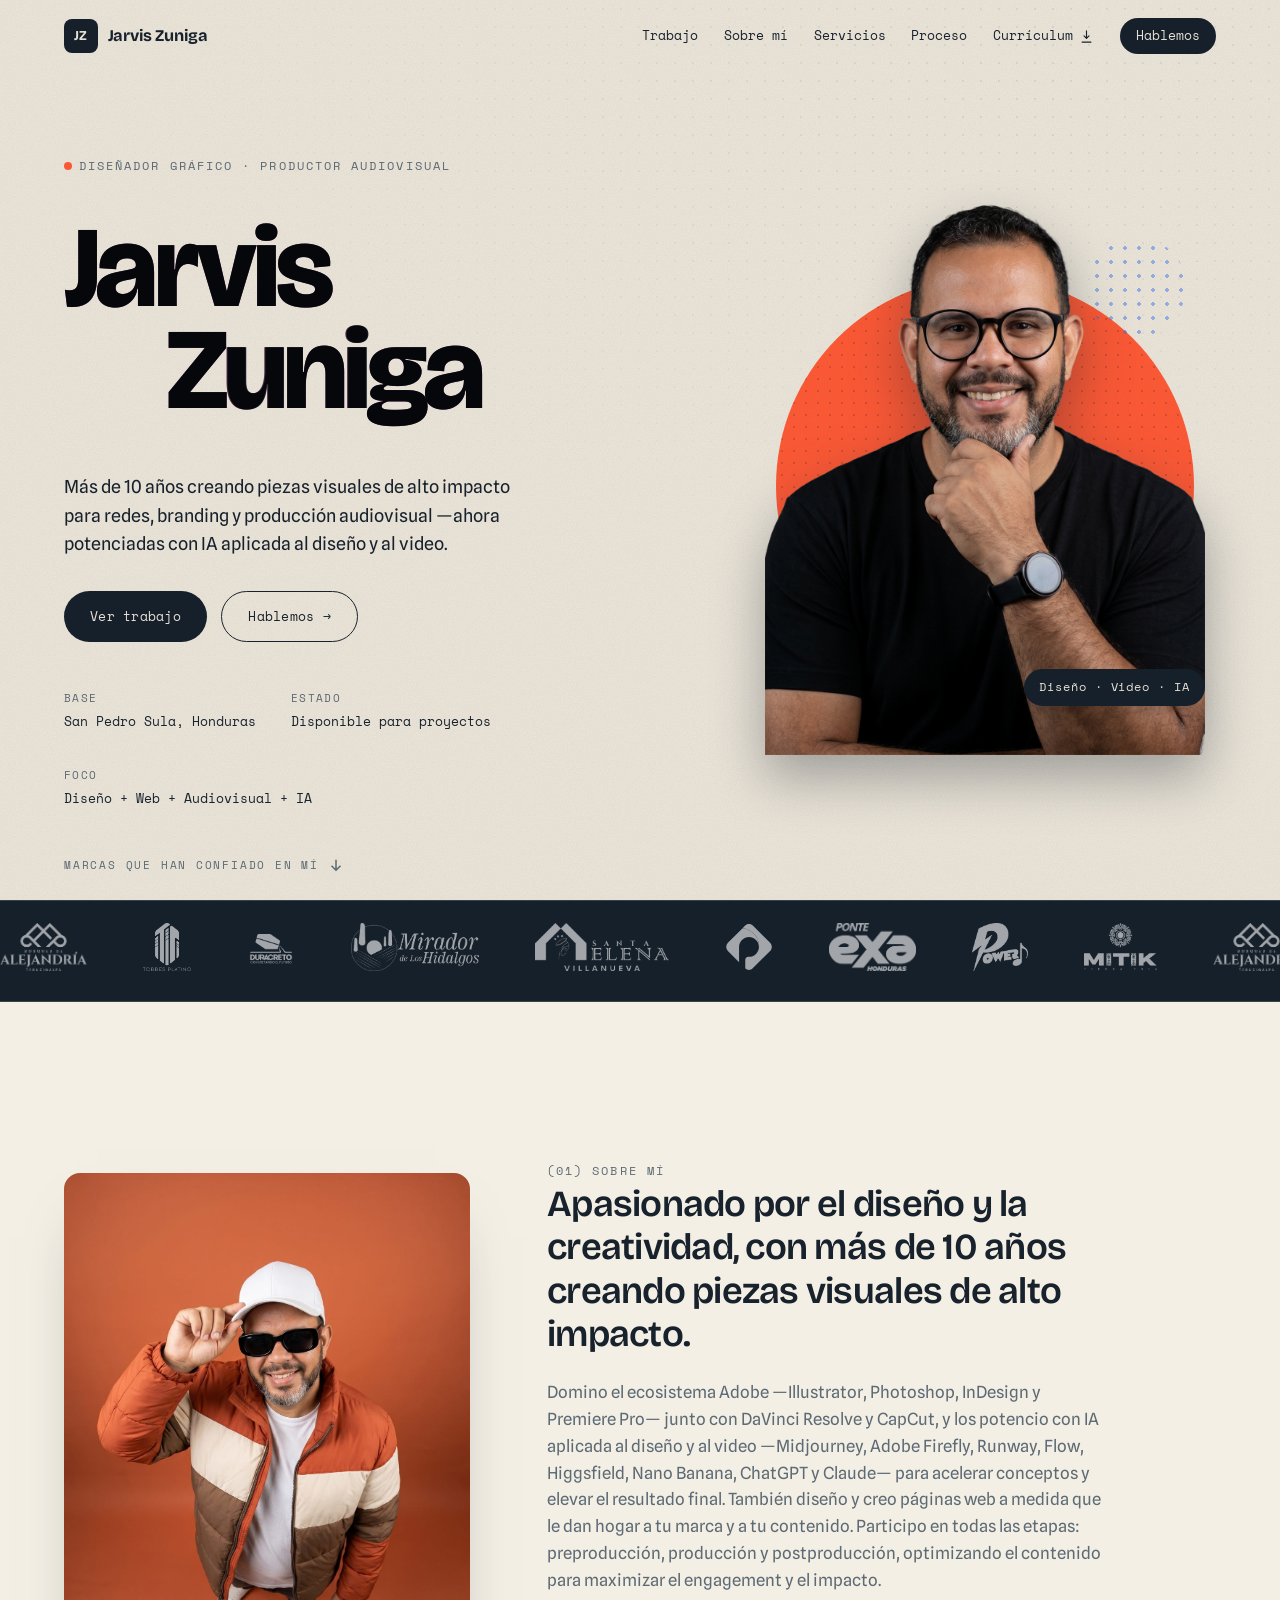
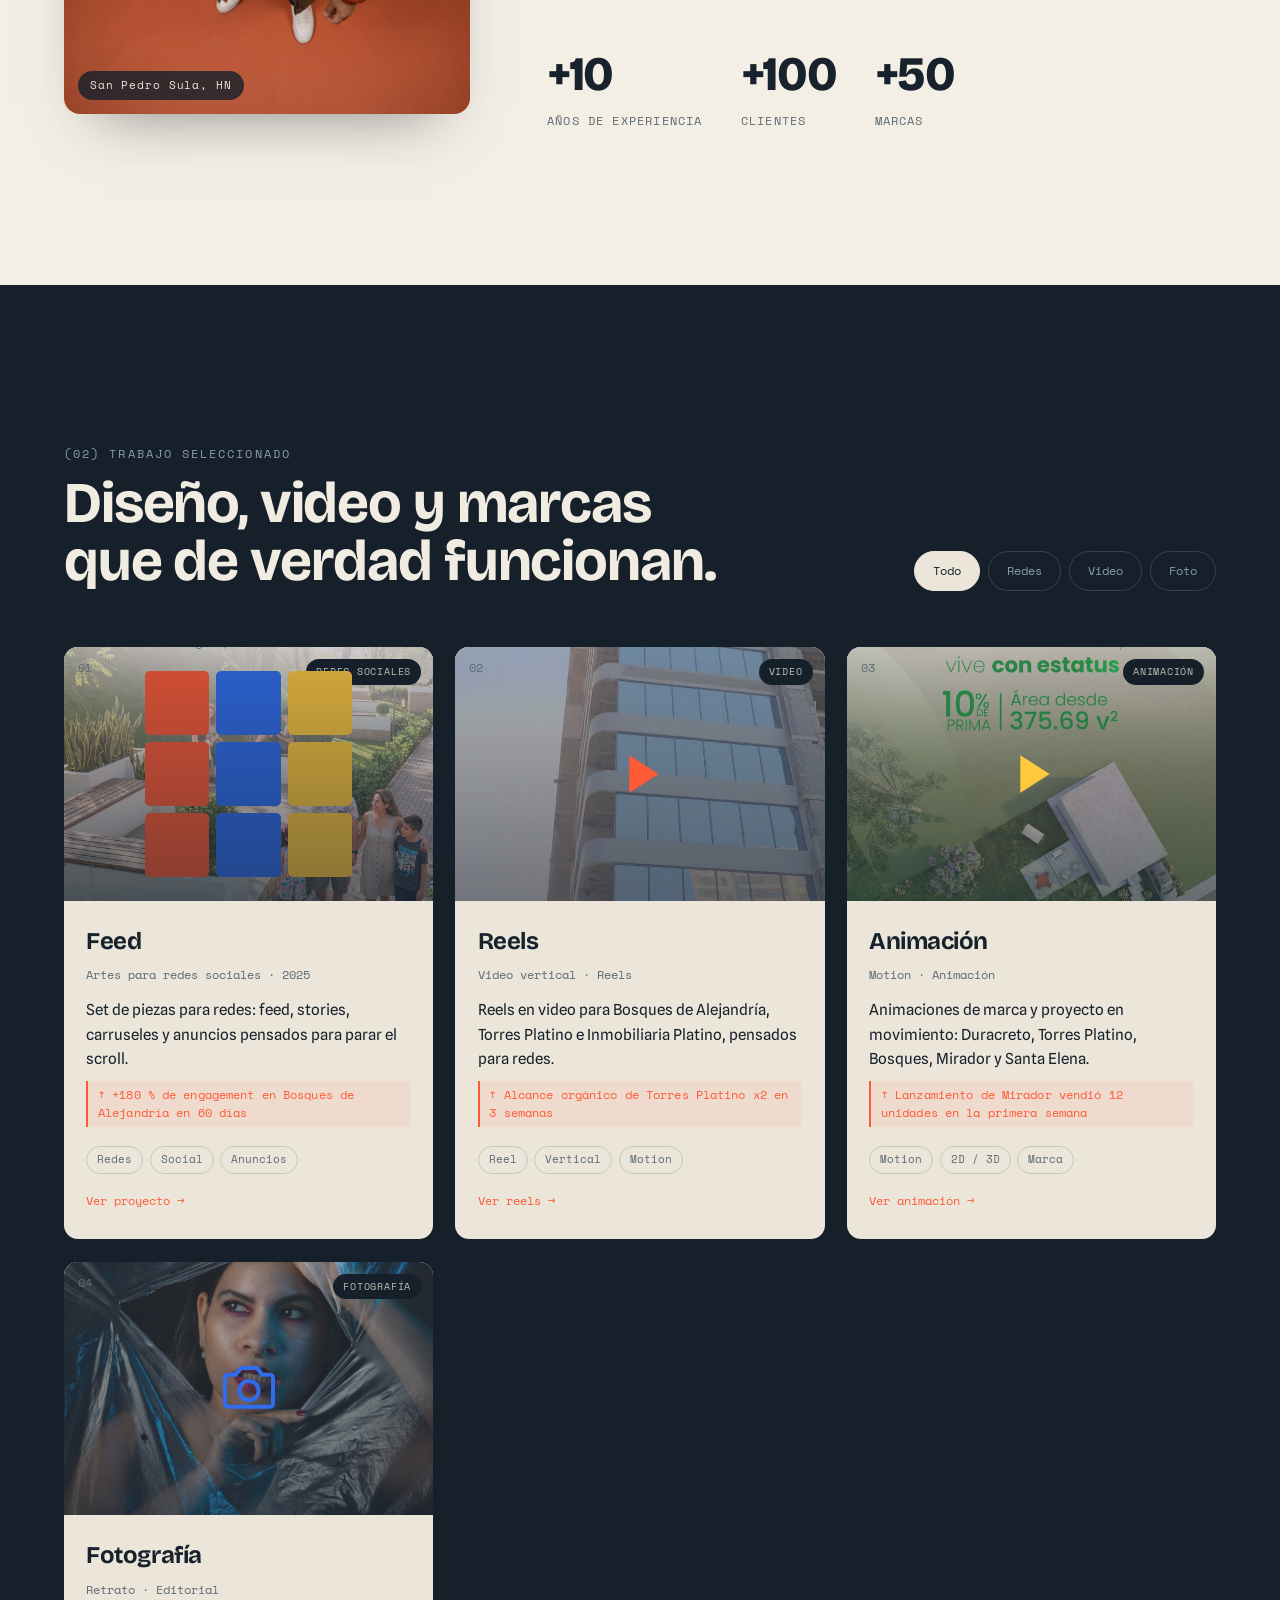
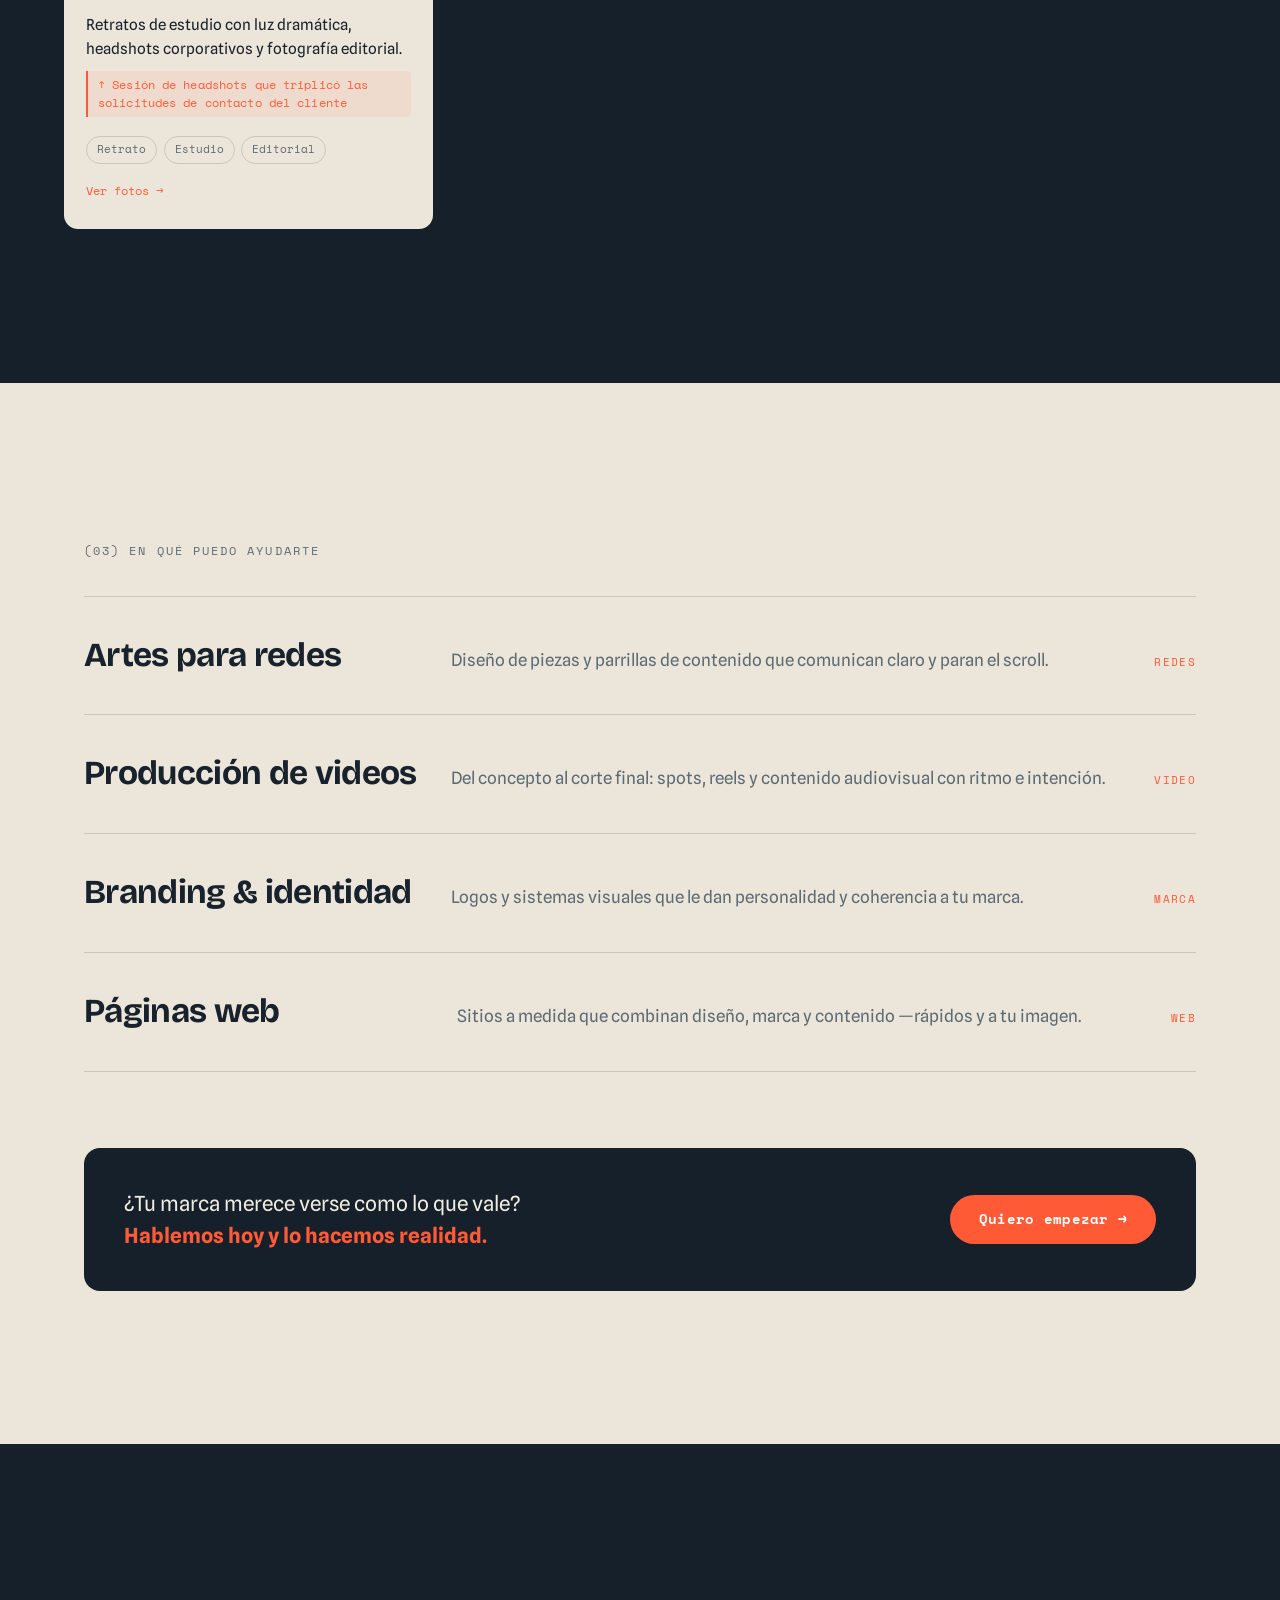
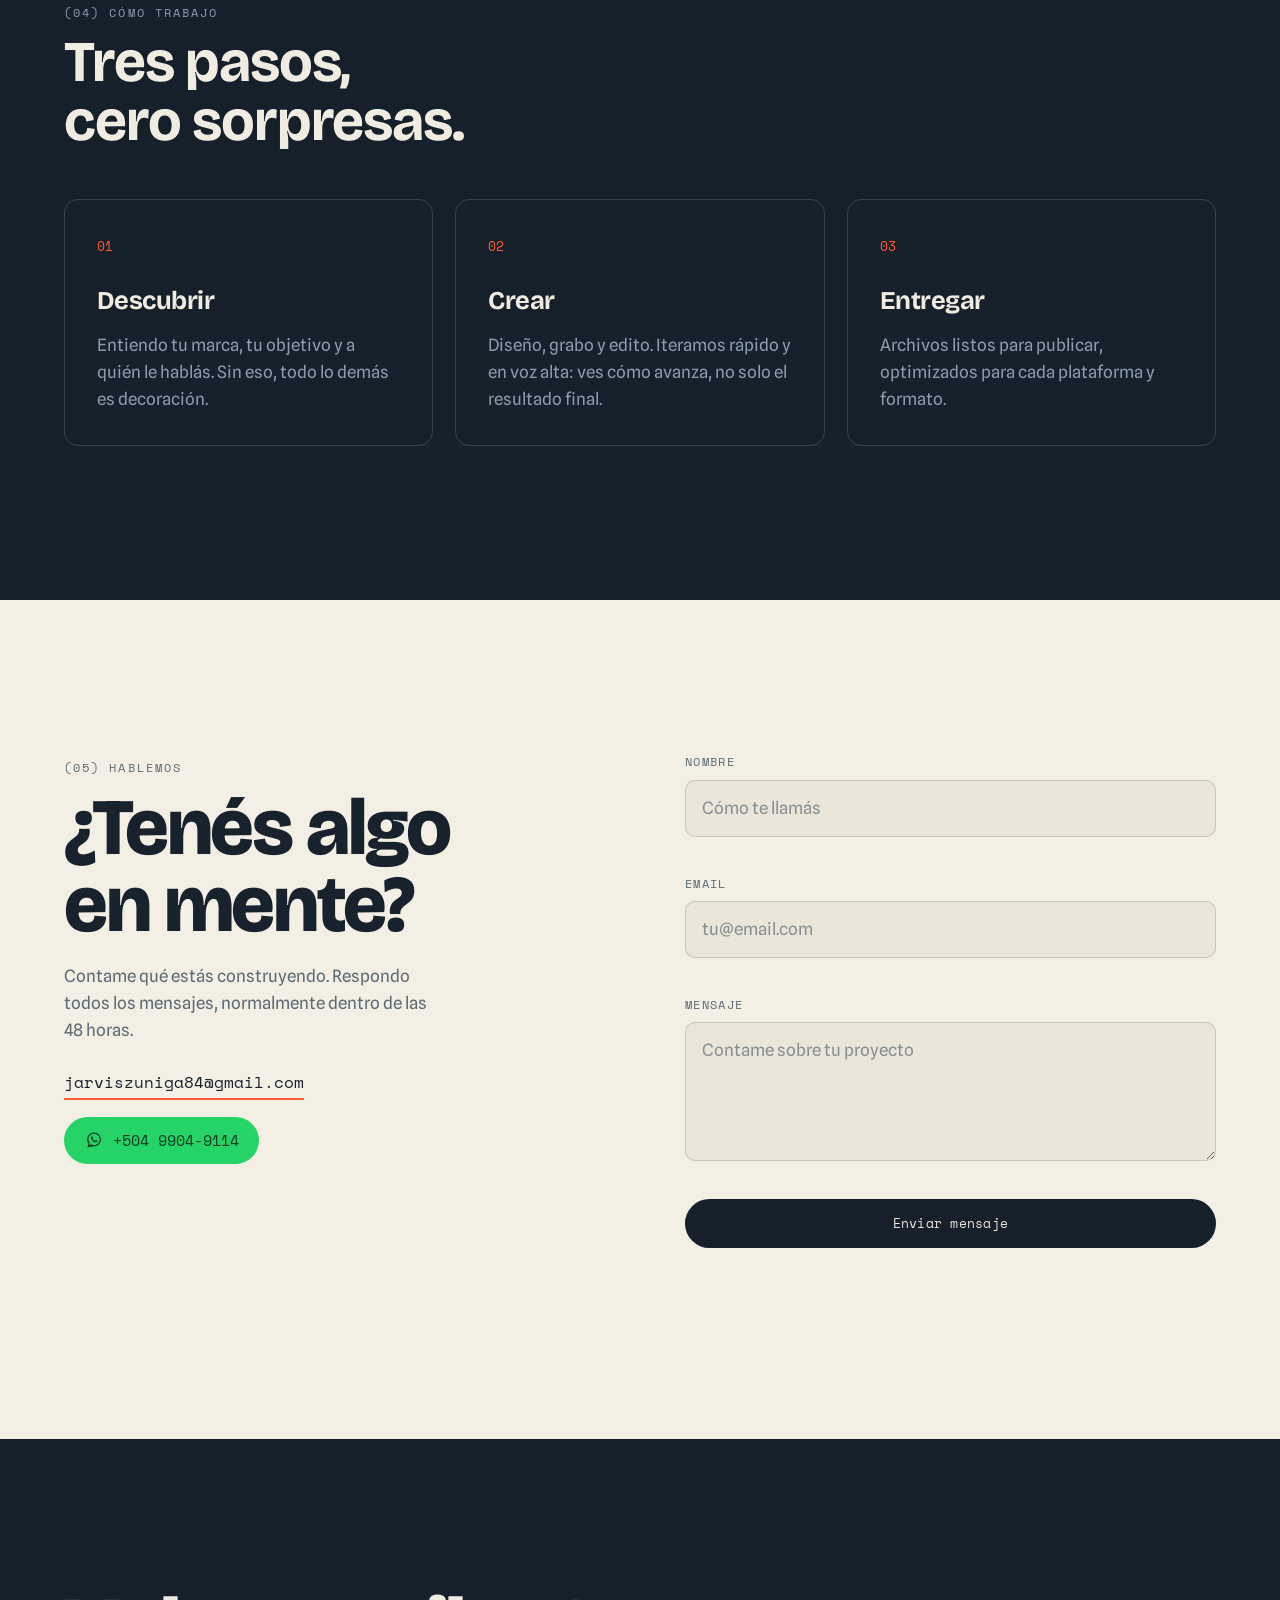
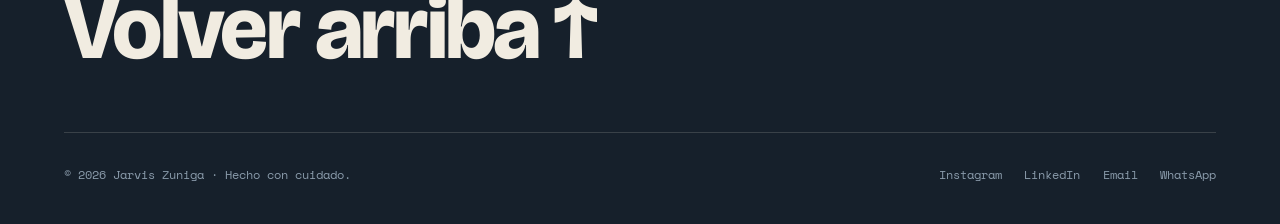
==== index.html @ 97ab7ded "Portafolio inicial — mejoras completas - Formulario de contacto con Formspree - Cintillo animado de " ====
<!DOCTYPE html>
<html lang="es">
<head>
  <meta charset="UTF-8" />
  <meta name="viewport" content="width=device-width, initial-scale=1.0" />
  <title>Jarvis Zuniga — Diseño de producto & motion</title>
  <meta name="description" content="Portfolio de Jarvis Zuniga: diseño de producto digital y motion para equipos que quieren destacar." />

  <!-- Open Graph -->
  <meta property="og:type"        content="website" />
  <meta property="og:url"         content="https://jarviszuniga-design.netlify.app/" />
  <meta property="og:title"       content="Jarvis Zuniga — Diseñador Gráfico &amp; Productor Audiovisual" />
  <meta property="og:description" content="Más de 10 años creando piezas visuales de alto impacto para redes, branding y producción audiovisual — potenciadas con IA." />
  <meta property="og:image"       content="https://jarviszuniga-design.netlify.app/assets/jarvis.jpg" />
  <meta property="og:image:width"  content="1200" />
  <meta property="og:image:height" content="630" />
  <meta name="twitter:card"        content="summary_large_image" />
  <meta name="twitter:title"       content="Jarvis Zuniga — Diseñador Gráfico &amp; Productor Audiovisual" />
  <meta name="twitter:description" content="Más de 10 años creando piezas visuales de alto impacto para redes, branding y producción audiovisual — potenciadas con IA." />
  <meta name="twitter:image"       content="https://jarviszuniga-design.netlify.app/assets/jarvis.jpg" />

  <!-- Tipografías -->
  <link rel="preconnect" href="https://fonts.googleapis.com" />
  <link rel="preconnect" href="https://fonts.gstatic.com" crossorigin />
  <link href="https://fonts.googleapis.com/css2?family=Bricolage+Grotesque:opsz,wght@12..96,600;12..96,700;12..96,800&family=Space+Mono:wght@400;700&family=Spline+Sans:wght@400;500;600&display=swap" rel="stylesheet" />

  <link rel="icon" type="image/svg+xml" href="assets/favicon.svg" />
  <link rel="stylesheet" href="styles.css" />
</head>
<body>
  <!-- Texturas globales -->
  <div class="grain" aria-hidden="true"></div>
  <div class="cursor" aria-hidden="true"></div>

  <!-- Barra de progreso de scroll -->
  <div class="scroll-bar" aria-hidden="true"></div>

  <!-- Navegación -->
  <header class="nav" id="top">
    <a href="#top" class="nav__brand" aria-label="Inicio">
      <span class="nav__mark">JZ</span>
      <span class="nav__name">Jarvis&nbsp;Zuniga</span>
    </a>

    <nav class="nav__links" aria-label="Principal">
      <a href="#trabajo" data-link>Trabajo</a>
      <a href="#sobre" data-link>Sobre mí</a>
      <a href="#servicios" data-link>Servicios</a>
      <a href="#proceso" data-link>Proceso</a>
      <a href="assets/CV-Jarvis-Zuniga-2026.pdf" class="nav__cv" download aria-label="Descargar currículum (PDF)">Currículum <svg viewBox="0 0 24 24" width="15" height="15" fill="none" stroke="currentColor" stroke-width="1.8" stroke-linecap="round" stroke-linejoin="round" aria-hidden="true"><path d="M12 3v12m0 0l-4-4m4 4l4-4M5 21h14"/></svg></a>
      <a href="#contacto" class="nav__cta" data-link>Hablemos</a>
    </nav>

    <button class="nav__toggle" aria-label="Abrir menú" aria-expanded="false">
      <span></span><span></span>
    </button>
  </header>

  <!-- Menú móvil -->
  <div class="menu" id="menu" hidden>
    <a href="#trabajo" data-link>Trabajo</a>
    <a href="#sobre" data-link>Sobre mí</a>
    <a href="#servicios" data-link>Servicios</a>
    <a href="#proceso" data-link>Proceso</a>
    <a href="assets/CV-Jarvis-Zuniga-2026.pdf" class="nav__cv" download aria-label="Descargar currículum (PDF)">Currículum <svg viewBox="0 0 24 24" width="18" height="18" fill="none" stroke="currentColor" stroke-width="1.8" stroke-linecap="round" stroke-linejoin="round" aria-hidden="true"><path d="M12 3v12m0 0l-4-4m4 4l4-4M5 21h14"/></svg></a>
    <a href="#contacto" data-link>Hablemos</a>
  </div>

  <main>
    <!-- ============ HERO ============ -->
    <section class="hero" id="hero">
      <div class="hero__halftone" aria-hidden="true"></div>

      <div class="hero__inner">
        <div class="hero__content">
        <p class="eyebrow hero__eyebrow">
          <span class="dot"></span>Diseñador Gráfico · Productor Audiovisual
        </p>

        <h1 class="hero__title" data-overprint>
          <span class="line">
            <span class="ink ink--base">Jarvis</span>
            <span class="ink ink--coral" aria-hidden="true">Jarvis</span>
            <span class="ink ink--blue" aria-hidden="true">Jarvis</span>
          </span>
          <span class="line line--indent">
            <span class="ink ink--base">Zuniga</span>
            <span class="ink ink--coral" aria-hidden="true">Zuniga</span>
            <span class="ink ink--blue" aria-hidden="true">Zuniga</span>
          </span>
        </h1>

        <p class="hero__lede">
          Más de 10 años creando piezas visuales de alto impacto para redes,
          branding y producción audiovisual —ahora potenciadas con IA aplicada
          al diseño y al video.
        </p>

        <div class="hero__actions">
          <a href="#trabajo" class="btn btn--solid" data-link>Ver trabajo</a>
          <a href="#contacto" class="btn btn--ghost" data-link>Hablemos →</a>
        </div>

        <ul class="hero__meta">
          <li><span>Base</span>San Pedro Sula, Honduras</li>
          <li><span>Estado</span>Disponible para proyectos</li>
          <li><span>Foco</span>Diseño + Web + Audiovisual + IA</li>
        </ul>
        </div><!-- /.hero__content -->

        <div class="hero__media">
          <span class="hero__blob" aria-hidden="true"></span>
          <span class="hero__halo" aria-hidden="true"></span>
          <img class="hero__cutout" src="assets/jarvis-cutout.png" alt="Jarvis Zuniga, diseñador gráfico y productor audiovisual" />
          <span class="hero__badge">Diseño · Video · IA</span>
        </div>
      </div>

      <div class="hero__scroll">
        <span>Marcas que han confiado en mí</span>
        <svg viewBox="0 0 24 24" width="18" height="18" fill="none" stroke="currentColor" stroke-width="2"><path d="M12 5v14M6 13l6 6 6-6"/></svg>
      </div>
    </section>

    <!-- ============ MARQUEE LOGOS ============ -->
    <div class="marquee-wrap">
    <div class="marquee" aria-hidden="true">
      <div class="marquee__track marquee__track--logos">
        <img src="assets/logo-bosques.png"     alt="Bosques de Alejandría" />
        <img src="assets/logo-torres.png"      alt="Torres Platino" />
        <img src="assets/logo-duracreto.png"   alt="Duracreto" />
        <img src="assets/logo-mirador.png"     alt="Mirador de los Hidalgos" />
        <img src="assets/logo-santa-elena.png" alt="Santa Elena" />
        <img src="assets/logo-platino.svg"     alt="Inmobiliaria Platino" />
        <img src="assets/logo-exa.png"         alt="Ponte EXA" />
        <img src="assets/logo-power.png"       alt="Power" />
        <img src="assets/logo-mtk.png"         alt="MTK Tierra Fría" />
        <img src="assets/logo-bosques.png"     alt="" />
        <img src="assets/logo-torres.png"      alt="" />
        <img src="assets/logo-duracreto.png"   alt="" />
        <img src="assets/logo-mirador.png"     alt="" />
        <img src="assets/logo-santa-elena.png" alt="" />
        <img src="assets/logo-platino.svg"     alt="" />
        <img src="assets/logo-exa.png"         alt="" />
        <img src="assets/logo-power.png"       alt="" />
        <img src="assets/logo-mtk.png"         alt="" />
        <img src="assets/logo-bosques.png"     alt="" />
        <img src="assets/logo-torres.png"      alt="" />
        <img src="assets/logo-duracreto.png"   alt="" />
        <img src="assets/logo-mirador.png"     alt="" />
        <img src="assets/logo-santa-elena.png" alt="" />
        <img src="assets/logo-platino.svg"     alt="" />
        <img src="assets/logo-exa.png"         alt="" />
        <img src="assets/logo-power.png"       alt="" />
        <img src="assets/logo-mtk.png"         alt="" />
      </div>
    </div>
    </div><!-- /.marquee-wrap -->

    <!-- ============ SOBRE MÍ ============ -->
    <section class="about" id="sobre">
      <div class="about__grid">
        <div class="about__media reveal">
          <figure class="about__photo">
            <img src="assets/jarvis-about.jpg" alt="Jarvis Zuniga con campera y gorra sobre fondo coral" />
            <span class="about__photo-tag">San Pedro Sula, HN</span>
          </figure>
        </div>
        <div class="about__col about__col--wide">
          <p class="eyebrow reveal">(01) Sobre mí</p>
          <p class="about__lead reveal">
            Apasionado por el diseño y la creatividad, con más de 10 años
            creando piezas visuales de alto impacto.
          </p>
          <p class="about__body reveal">
            Domino el ecosistema Adobe —Illustrator, Photoshop, InDesign y
            Premiere Pro— junto con DaVinci Resolve y CapCut, y los potencio
            con IA aplicada al diseño y al video —Midjourney, Adobe Firefly,
            Runway, Flow, Higgsfield, Nano Banana, ChatGPT y Claude— para
            acelerar conceptos y elevar el resultado final. También diseño y
            creo páginas web a medida que le dan hogar a tu marca y a tu
            contenido. Participo en todas las etapas: preproducción, producción
            y postproducción, optimizando el contenido para maximizar el
            engagement y el impacto.
          </p>
          <ul class="about__facts">
            <li class="reveal"><b>+10</b><span>años de experiencia</span></li>
            <li class="reveal"><b>+100</b><span>clientes</span></li>
            <li class="reveal"><b>+50</b><span>marcas</span></li>
          </ul>
        </div>
      </div>
    </section>

    <!-- ============ TRABAJO ============ -->
    <section class="work" id="trabajo">
      <div class="work__head">
        <div>
          <p class="eyebrow eyebrow--light reveal">(02) Trabajo seleccionado</p>
          <h2 class="section-title reveal">Diseño, video y marcas<br>que de verdad funcionan.</h2>
        </div>
        <div class="filters reveal" role="tablist" aria-label="Filtrar proyectos">
          <button class="filter is-active" data-filter="all" role="tab" aria-selected="true">Todo</button>
          <button class="filter" data-filter="redes" role="tab" aria-selected="false">Redes</button>
          <button class="filter" data-filter="video" role="tab" aria-selected="false">Video</button>
          <button class="filter" data-filter="foto" role="tab" aria-selected="false">Foto</button>
        </div>
      </div>

      <div class="grid">
        <article class="card card--link card--social reveal" data-cat="redes" style="--c:var(--coral)">
          <a class="card__cover-link" href="artes-redes.html" aria-label="Ver proyecto: Artes para redes sociales"></a>
          <div class="card__media">
            <img class="card__thumb" src="assets/bosques-1.jpg" alt="" aria-hidden="true" />
            <span class="card__index">01</span>
            <span class="card__pill">Redes sociales</span>
            <div class="feedgrid" aria-hidden="true">
              <span></span><span></span><span></span>
              <span></span><span></span><span></span>
              <span></span><span></span><span></span>
            </div>
            <span class="card__heart" aria-hidden="true">♥</span>
          </div>
          <div class="card__body">
            <h3 class="card__title" data-text="Feed">Feed</h3>
            <p class="card__meta">Artes para redes sociales · 2025</p>
            <p class="card__desc">Set de piezas para redes: feed, stories, carruseles y anuncios pensados para parar el scroll.</p>
            <p class="card__result">↑ +180 % de engagement en Bosques de Alejandría en 60 días</p>
            <ul class="tags"><li>Redes</li><li>Social</li><li>Anuncios</li></ul>
            <span class="card__cta">Ver proyecto →</span>
          </div>
        </article>

        <article class="card card--link reveal" data-cat="video" style="--c:var(--coral)">
          <a class="card__cover-link" href="reels.html" aria-label="Ver reels"></a>
          <div class="card__media">
            <img class="card__thumb" src="assets/reels-tp.jpg" alt="" aria-hidden="true" />
            <span class="card__index">02</span>
            <span class="card__pill">Video</span>
            <span class="card__glyph"><svg viewBox="0 0 24 24" fill="currentColor" aria-hidden="true"><path d="M8 5v14l11-7z"/></svg></span>
          </div>
          <div class="card__body">
            <h3 class="card__title" data-text="Reels">Reels</h3>
            <p class="card__meta">Video vertical · Reels</p>
            <p class="card__desc">Reels en video para Bosques de Alejandría, Torres Platino e Inmobiliaria Platino, pensados para redes.</p>
            <p class="card__result">↑ Alcance orgánico de Torres Platino x2 en 3 semanas</p>
            <ul class="tags"><li>Reel</li><li>Vertical</li><li>Motion</li></ul>
            <span class="card__cta">Ver reels →</span>
          </div>
        </article>

        <article class="card card--link reveal" data-cat="video" style="--c:var(--yellow)" data-album='[{"src":"assets/anim-1.mp4","type":"video","cap":"Animación — Duracreto"},{"src":"assets/anim-2.mp4","type":"video","cap":"Animación — Torres Platino"},{"src":"assets/anim-3.mp4","type":"video","cap":"Animación — Bosques de Alejandría"},{"src":"assets/anim-4.mp4","type":"video","cap":"Animación — Mirador de los Hidalgos"},{"src":"assets/anim-5.mp4","type":"video","cap":"Animación — Santa Elena"}]'>
          <button class="card__cover-link" type="button" aria-label="Ver animaciones"></button>
          <div class="card__media">
            <img class="card__thumb" src="assets/mirador-1.jpg" alt="" aria-hidden="true" />
            <span class="card__index">03</span>
            <span class="card__pill">Animación</span>
            <span class="card__glyph"><svg viewBox="0 0 24 24" fill="currentColor" aria-hidden="true"><path d="M8 5v14l11-7z"/></svg></span>
          </div>
          <div class="card__body">
            <h3 class="card__title" data-text="Animación">Animación</h3>
            <p class="card__meta">Motion · Animación</p>
            <p class="card__desc">Animaciones de marca y proyecto en movimiento: Duracreto, Torres Platino, Bosques, Mirador y Santa Elena.</p>
            <p class="card__result">↑ Lanzamiento de Mirador vendió 12 unidades en la primera semana</p>
            <ul class="tags"><li>Motion</li><li>2D / 3D</li><li>Marca</li></ul>
            <span class="card__cta">Ver animación →</span>
          </div>
        </article>

        <article class="card card--link reveal" data-cat="foto" style="--c:var(--blue)" data-album='[{"src":"assets/foto-1.jpg","cap":"Retrato — luz y sombra"},{"src":"assets/foto-2.jpg","cap":"Retrato editorial"},{"src":"assets/foto-3.jpg","cap":"Retrato en movimiento"},{"src":"assets/foto-4.jpg","cap":"Retrato low-key"},{"src":"assets/foto-5.jpg","cap":"Headshot corporativo"},{"src":"assets/foto-6.jpg","cap":"Baloncesto — Huskies UNITEC"},{"src":"assets/foto-7.jpg","cap":"Baloncesto — humo y luz"},{"src":"assets/foto-8.jpg","cap":"Baloncesto — estudio"},{"src":"assets/foto-9.jpg","cap":"Retrato — rojo y azul"},{"src":"assets/foto-10.jpg","cap":"Retrato — luz dramática"}]'>
          <button class="card__cover-link" type="button" aria-label="Ver fotografía"></button>
          <div class="card__media">
            <img class="card__thumb" src="assets/foto-2.jpg" alt="" aria-hidden="true" />
            <span class="card__index">04</span>
            <span class="card__pill">Fotografía</span>
            <span class="card__glyph"><svg viewBox="0 0 24 24" fill="none" stroke="currentColor" stroke-width="1.5" aria-hidden="true"><path d="M4 7h3l2-2.5h6L17 7h3a1 1 0 0 1 1 1v10a1 1 0 0 1-1 1H4a1 1 0 0 1-1-1V8a1 1 0 0 1 1-1z"/><circle cx="12" cy="13" r="3.6"/></svg></span>
          </div>
          <div class="card__body">
            <h3 class="card__title" data-text="Fotografía">Fotografía</h3>
            <p class="card__meta">Retrato · Editorial</p>
            <p class="card__desc">Retratos de estudio con luz dramática, headshots corporativos y fotografía editorial.</p>
            <p class="card__result">↑ Sesión de headshots que triplicó las solicitudes de contacto del cliente</p>
            <ul class="tags"><li>Retrato</li><li>Estudio</li><li>Editorial</li></ul>
            <span class="card__cta">Ver fotos →</span>
          </div>
        </article>
      </div>

      <p class="work__empty" hidden>No hay proyectos en esta categoría todavía.</p>
    </section>

    <!-- ============ SERVICIOS ============ -->
    <section class="services" id="servicios">
      <p class="eyebrow reveal">(03) En qué puedo ayudarte</p>
      <div class="services__list">
        <div class="service reveal">
          <h3>Artes para redes</h3>
          <p>Diseño de piezas y parrillas de contenido que comunican claro y paran el scroll.</p>
          <span class="service__tag">Redes</span>
        </div>
        <div class="service reveal">
          <h3>Producción de videos</h3>
          <p>Del concepto al corte final: spots, reels y contenido audiovisual con ritmo e intención.</p>
          <span class="service__tag">Video</span>
        </div>
        <div class="service reveal">
          <h3>Branding &amp; identidad</h3>
          <p>Logos y sistemas visuales que le dan personalidad y coherencia a tu marca.</p>
          <span class="service__tag">Marca</span>
        </div>
        <div class="service reveal">
          <h3>Páginas web</h3>
          <p>Sitios a medida que combinan diseño, marca y contenido —rápidos y a tu imagen.</p>
          <span class="service__tag">Web</span>
        </div>
      </div>
      <div class="services__cta reveal">
        <p class="services__cta-text">¿Tu marca merece verse como lo que vale?<br><strong>Hablemos hoy y lo hacemos realidad.</strong></p>
        <a href="#contacto" class="btn btn--primary" data-link>Quiero empezar →</a>
      </div>
    </section>

    <!-- ============ PROCESO ============ -->
    <section class="process" id="proceso">
      <div class="process__head">
        <p class="eyebrow eyebrow--light reveal">(04) Cómo trabajo</p>
        <h2 class="section-title reveal">Tres pasos,<br>cero sorpresas.</h2>
      </div>
      <ol class="steps">
        <li class="step reveal">
          <span class="step__num">01</span>
          <h3>Descubrir</h3>
          <p>Entiendo tu marca, tu objetivo y a quién le hablás. Sin eso, todo lo demás es decoración.</p>
        </li>
        <li class="step reveal">
          <span class="step__num">02</span>
          <h3>Crear</h3>
          <p>Diseño, grabo y edito. Iteramos rápido y en voz alta: ves cómo avanza, no solo el resultado final.</p>
        </li>
        <li class="step reveal">
          <span class="step__num">03</span>
          <h3>Entregar</h3>
          <p>Archivos listos para publicar, optimizados para cada plataforma y formato.</p>
        </li>
      </ol>
    </section>

    <!-- ============ CONTACTO ============ -->
    <section class="contact" id="contacto">
      <div class="contact__grid">
        <div class="contact__intro">
          <p class="eyebrow reveal">(05) Hablemos</p>
          <h2 class="contact__title reveal">¿Tenés algo<br>en mente?</h2>
          <p class="contact__text reveal">
            Contame qué estás construyendo. Respondo todos los mensajes,
            normalmente dentro de las 48&nbsp;horas.
          </p>
          <div class="contact__links">
            <a class="contact__mail reveal" href="mailto:jarviszuniga84@gmail.com">jarviszuniga84@gmail.com</a>
            <a class="contact__wa reveal" href="https://wa.me/50499049114" target="_blank" rel="noopener">
              <svg viewBox="0 0 32 32" width="20" height="20" fill="currentColor" aria-hidden="true">
                <path d="M16.04 4C9.96 4 5.02 8.93 5.02 15c0 2.4.78 4.63 2.1 6.45L5.5 28l6.74-1.76A11 11 0 0 0 16.04 26C22.12 26 27.06 21.07 27.06 15S22.12 4 16.04 4zm0 2c4.98 0 9.02 4.03 9.02 9s-4.04 9-9.02 9c-1.32 0-2.6-.29-3.78-.85l-.4-.19-3.9 1.02 1.04-3.8-.25-.4A8.93 8.93 0 0 1 7.02 15c0-4.97 4.04-9 9.02-9zm-3.46 4.3c-.16 0-.43.06-.66.31-.22.25-.86.84-.86 2.05s.88 2.38 1 2.55c.13.16 1.74 2.78 4.32 3.79 2.14.84 2.58.68 3.05.63.46-.04 1.5-.61 1.71-1.2.21-.59.21-1.1.15-1.2-.06-.11-.22-.17-.47-.29-.25-.12-1.5-.74-1.73-.82-.23-.09-.4-.13-.57.12-.16.25-.65.82-.8.98-.14.17-.29.19-.54.07-.25-.13-1.07-.4-2.04-1.26-.75-.67-1.26-1.5-1.41-1.75-.15-.25-.02-.38.11-.5.11-.11.25-.29.37-.44.13-.15.17-.25.25-.42.08-.16.04-.31-.02-.43-.06-.12-.55-1.37-.77-1.87-.2-.48-.4-.42-.55-.42z"/>
              </svg>
              +504 9904-9114
            </a>
          </div>
        </div>

        <form class="form reveal" novalidate>
          <div class="field">
            <label for="name">Nombre</label>
            <input id="name" name="name" type="text" autocomplete="name" required placeholder="Cómo te llamás" />
            <small class="error" data-for="name"></small>
          </div>
          <div class="field">
            <label for="email">Email</label>
            <input id="email" name="email" type="email" autocomplete="email" required placeholder="tu@email.com" />
            <small class="error" data-for="email"></small>
          </div>
          <div class="field">
            <label for="message">Mensaje</label>
            <textarea id="message" name="message" rows="4" required placeholder="Contame sobre tu proyecto"></textarea>
            <small class="error" data-for="message"></small>
          </div>
          <button type="submit" class="btn btn--solid btn--block">Enviar mensaje</button>
          <p class="form__status" role="status" aria-live="polite"></p>
        </form>
      </div>
    </section>
  </main>

  <!-- ============ FOOTER ============ -->
  <footer class="footer">
    <div class="footer__top">
      <a href="#top" class="footer__big" data-link>Volver arriba ↑</a>
    </div>
    <div class="footer__bottom">
      <p>© <span id="year"></span> Jarvis Zuniga · Hecho con cuidado.</p>
      <ul class="footer__social">
        <li><a href="https://www.instagram.com/jarviszuniga/" target="_blank" rel="noopener" aria-label="Instagram">Instagram</a></li>
        <li><a href="https://www.linkedin.com/in/jarvis-zuniga" target="_blank" rel="noopener" aria-label="LinkedIn">LinkedIn</a></li>
        <li><a href="mailto:jarviszuniga84@gmail.com" aria-label="Email">Email</a></li>
        <li><a href="https://wa.me/50499049114" target="_blank" rel="noopener" aria-label="WhatsApp">WhatsApp</a></li>
      </ul>
    </div>
  </footer>

  <!-- ============ LIGHTBOX ============ -->
  <div class="lightbox" id="lightbox" hidden role="dialog" aria-modal="true" aria-label="Galería de imágenes">
    <button class="lightbox__close" aria-label="Cerrar galería">✕</button>
    <button class="lightbox__nav lightbox__nav--prev" aria-label="Imagen anterior">‹</button>
    <figure class="lightbox__stage">
      <img class="lightbox__img" src="" alt="" />
      <video class="lightbox__video" controls playsinline hidden></video>
      <figcaption class="lightbox__cap"></figcaption>
    </figure>
    <button class="lightbox__nav lightbox__nav--next" aria-label="Imagen siguiente">›</button>
    <span class="lightbox__counter"></span>
  </div>

  <script src="script.js"></script>
</body>
</html>
---- styles.css ----
/* =========================================================
   Jarvis Zuniga — Portfolio
   Dirección: "Editorial kinético / sobreimpresión risográfica"
   ========================================================= */

/* ---------- Tokens ---------- */
:root {
  --ink:        #16202b;
  --ink-soft:   #223040;
  --paper:      #ece6da;
  --paper-2:    #f4efe5;
  --coral:      #ff5a36;
  --blue:       #2f6df0;
  --yellow:     #ffc83d;

  --on-paper:       #18222d;
  --on-paper-muted: #5d6b75;
  --on-ink:         #f1ece1;
  --on-ink-muted:   #8a9bab;

  --line-paper: rgba(24, 34, 45, 0.16);
  --line-ink:   rgba(241, 236, 225, 0.16);

  --font-display: "Bricolage Grotesque", sans-serif;
  --font-body:    "Spline Sans", sans-serif;
  --font-mono:    "Space Mono", monospace;

  --maxw: 1240px;
  --gutter: clamp(20px, 5vw, 72px);
  --radius: 14px;

  --ease: cubic-bezier(0.22, 1, 0.36, 1);
}

/* ---------- Reset ---------- */
*, *::before, *::after { box-sizing: border-box; }
* { margin: 0; }
html { scroll-behavior: smooth; -webkit-text-size-adjust: 100%; }

body {
  font-family: var(--font-body);
  background: var(--paper);
  color: var(--on-paper);
  line-height: 1.6;
  font-size: clamp(15px, 1vw + 13px, 17px);
  overflow-x: hidden;
  cursor: none;
}
@media (pointer: coarse) { body { cursor: auto; } }

img, svg { display: block; max-width: 100%; }
a { color: inherit; text-decoration: none; }
button { font: inherit; color: inherit; cursor: pointer; border: none; background: none; }
ul, ol { list-style: none; padding: 0; }

::selection { background: var(--coral); color: #fff; }

/* ---------- Texturas globales ---------- */
.grain {
  position: fixed; inset: 0; z-index: 9000; pointer-events: none;
  opacity: 0.5; mix-blend-mode: multiply;
  background-image: url("data:image/svg+xml,%3Csvg xmlns='http://www.w3.org/2000/svg' width='160' height='160'%3E%3Cfilter id='n'%3E%3CfeTurbulence type='fractalNoise' baseFrequency='0.85' numOctaves='2' stitchTiles='stitch'/%3E%3C/filter%3E%3Crect width='100%25' height='100%25' filter='url(%23n)' opacity='0.35'/%3E%3C/svg%3E");
}

/* ---------- Cursor custom ---------- */
.cursor {
  position: fixed; top: 0; left: 0; z-index: 9999; pointer-events: none;
  width: 26px; height: 26px; margin: -13px 0 0 -13px;
  border: 1.5px solid var(--coral); border-radius: 50%;
  transform: translate3d(-100px, -100px, 0);
  transition: width .25s var(--ease), height .25s var(--ease),
              background .25s var(--ease), border-color .25s var(--ease);
  mix-blend-mode: difference;
}
.cursor.is-hover { width: 52px; height: 52px; margin: -26px 0 0 -26px; background: var(--coral); border-color: var(--coral); }
@media (pointer: coarse) { .cursor { display: none; } }

/* ---------- Barra de scroll ---------- */
.scroll-bar {
  position: fixed; top: 0; left: 0; height: 3px; width: 100%;
  transform: scaleX(0); transform-origin: 0 50%;
  background: var(--coral); z-index: 8000;
}

/* ---------- Tipografía utilitaria ---------- */
.eyebrow {
  font-family: var(--font-mono); font-size: 0.72rem; letter-spacing: 0.18em;
  text-transform: uppercase; color: var(--on-paper-muted);
  display: inline-flex; align-items: center; gap: 0.6em;
}
.eyebrow--light { color: var(--on-ink-muted); }
.eyebrow .dot { width: 8px; height: 8px; border-radius: 50%; background: var(--coral); animation: pulse 2.4s var(--ease) infinite; }
@keyframes pulse { 0%,100%{ transform: scale(1); opacity: 1 } 50%{ transform: scale(1.5); opacity: .5 } }

.section-title {
  font-family: var(--font-display); font-weight: 700;
  font-size: clamp(2rem, 5vw, 3.6rem); line-height: 1.02;
  letter-spacing: -0.02em; margin-top: 0.5rem;
}

/* ---------- Navegación ---------- */
.nav {
  position: fixed; top: 0; left: 0; right: 0; z-index: 7000;
  display: flex; align-items: center; justify-content: space-between;
  padding: 18px var(--gutter);
  transition: background .4s var(--ease), padding .4s var(--ease), box-shadow .4s var(--ease);
}
.nav.is-stuck {
  background: rgba(236, 230, 218, 0.82);
  backdrop-filter: blur(12px); -webkit-backdrop-filter: blur(12px);
  padding: 12px var(--gutter);
  box-shadow: 0 1px 0 var(--line-paper);
}
.nav__brand { display: flex; align-items: center; gap: 0.6rem; font-family: var(--font-display); font-weight: 700; }
.nav__mark {
  display: grid; place-items: center; width: 34px; height: 34px;
  background: var(--ink); color: var(--paper); border-radius: 8px;
  font-size: 0.85rem; letter-spacing: 0.02em;
}
.nav__name { font-size: 1.02rem; letter-spacing: -0.01em; }
.nav__links { display: flex; align-items: center; gap: 1.6rem; font-family: var(--font-mono); font-size: 0.8rem; }
.nav__links a { position: relative; padding: 4px 0; color: var(--on-paper); transition: color .2s var(--ease); }
.nav__links a::after {
  content: ""; position: absolute; left: 0; bottom: -2px; height: 2px; width: 0;
  background: var(--coral); transition: width .3s var(--ease);
}
.nav__links a:hover::after, .nav__links a.is-current::after { width: 100%; }
.nav__cta {
  padding: 8px 16px !important; background: var(--ink); color: var(--paper) !important;
  border-radius: 100px; transition: transform .25s var(--ease), background .25s var(--ease);
}
.nav__cta::after { display: none; }
.nav__cv { display: inline-flex; align-items: center; gap: 0.42rem; }
.nav__cv svg { transition: transform .25s var(--ease); }
.nav__cv:hover svg { transform: translateY(2px); color: var(--coral); }
.nav__cta:hover { background: var(--coral); transform: translateY(-2px); }

.nav__toggle { display: none; flex-direction: column; gap: 5px; padding: 8px; }
.nav__toggle span { width: 24px; height: 2px; background: var(--ink); transition: transform .3s var(--ease), opacity .3s var(--ease); }
.nav__toggle[aria-expanded="true"] span:nth-child(1) { transform: translateY(7px) rotate(45deg); }
.nav__toggle[aria-expanded="true"] span:nth-child(2) { transform: translateY(-0px) rotate(-45deg); opacity: 1; }

/* Menú móvil */
.menu {
  position: fixed; inset: 0; z-index: 6800; background: var(--ink);
  display: flex; flex-direction: column; justify-content: center; gap: 0.4rem;
  padding: var(--gutter); font-family: var(--font-display); font-weight: 700;
}
.menu[hidden] { display: none; }
.menu a { font-size: clamp(2rem, 9vw, 3rem); color: var(--on-ink); letter-spacing: -0.02em; }
.menu a:active { color: var(--coral); }

/* ---------- Botones ---------- */
.btn {
  display: inline-flex; align-items: center; gap: 0.5rem;
  font-family: var(--font-mono); font-size: 0.82rem; letter-spacing: 0.02em;
  padding: 14px 26px; border-radius: 100px;
  transition: transform .25s var(--ease), background .25s var(--ease), color .25s var(--ease), box-shadow .25s var(--ease);
}
.btn--solid { background: var(--ink); color: var(--paper); }
.btn--solid:hover { background: var(--coral); transform: translateY(-3px); box-shadow: 0 12px 28px -10px var(--coral); }
.btn--ghost { border: 1.5px solid var(--on-paper); }
.btn--ghost:hover { background: var(--ink); color: var(--paper); border-color: var(--ink); transform: translateY(-3px); }
.btn--block { width: 100%; justify-content: center; }

/* ============================================================
   HERO
   ============================================================ */
.hero {
  position: relative; min-height: 100svh;
  display: flex; flex-direction: column; justify-content: center;
  padding: 140px var(--gutter) 80px;
  overflow: hidden;
}
.hero__halftone {
  position: absolute; inset: 0; z-index: 0; pointer-events: none; opacity: 0.5;
  background-image: radial-gradient(var(--line-paper) 1.1px, transparent 1.2px);
  background-size: 18px 18px;
  -webkit-mask-image: radial-gradient(120% 90% at 80% 10%, #000 0%, transparent 65%);
          mask-image: radial-gradient(120% 90% at 80% 10%, #000 0%, transparent 65%);
}
.hero__inner {
  position: relative; z-index: 1; width: 100%; max-width: var(--maxw); margin: 0 auto;
  display: grid; grid-template-columns: 1.15fr 0.85fr; gap: clamp(2rem, 5vw, 5rem); align-items: center;
}
.hero__content { min-width: 0; }

/* --- Columna de la foto (cutout flotante) --- */
.hero__media { position: relative; justify-self: center; width: 100%; max-width: 440px; aspect-ratio: 4 / 5; }
/* círculo coral de fondo que ancla el recorte */
.hero__blob {
  position: absolute; left: 50%; top: 13%; width: 95%; aspect-ratio: 1; z-index: 0;
  transform: translateX(-50%) scale(.6); background: var(--coral); border-radius: 50%;
  opacity: 0; animation: blob-in 1s var(--ease) .4s forwards;
}
.hero__blob::after {
  content: ""; position: absolute; inset: 0; border-radius: 50%;
  background-image: radial-gradient(rgba(22,32,43,0.30) 1.2px, transparent 1.5px);
  background-size: 12px 12px; mix-blend-mode: multiply; opacity: .55;
}
/* anillo de semitono azul que gira lento */
.hero__halo {
  position: absolute; right: 2%; top: 4%; width: 120px; height: 120px; z-index: 0;
  background-image: radial-gradient(var(--blue) 1.6px, transparent 1.9px);
  background-size: 14px 14px; opacity: .45;
  -webkit-mask-image: radial-gradient(circle, #000 58%, transparent 60%);
          mask-image: radial-gradient(circle, #000 58%, transparent 60%);
  animation: spin 28s linear infinite;
}
.hero__cutout {
  position: absolute; left: 50%; bottom: 0; z-index: 2;
  width: 100%; height: auto;
  transform: translateX(-50%);
  filter: drop-shadow(0 22px 26px rgba(22, 32, 43, 0.35));
  opacity: 0; animation: fade-cutout 1s var(--ease) .5s forwards;
  transition: transform .6s var(--ease);
}
.hero__media:hover .hero__cutout { transform: translateX(-50%) translateY(-6px); }
.hero__badge {
  position: absolute; z-index: 3; right: 0; bottom: 9%;
  background: var(--ink); color: var(--paper);
  font-family: var(--font-mono); font-size: 0.72rem; letter-spacing: 0.08em;
  padding: 9px 15px; border-radius: 100px;
  box-shadow: 0 10px 24px -12px rgba(0,0,0,.6);
  opacity: 0; transform: translateY(10px); animation: rise .7s var(--ease) 1s forwards;
}
@keyframes blob-in  { to { opacity: 1; transform: translateX(-50%) scale(1); } }
@keyframes fade-cutout { to { opacity: 1; } }
@keyframes spin { to { transform: rotate(360deg); } }
.hero__eyebrow { opacity: 0; transform: translateY(14px); animation: rise .7s var(--ease) .15s forwards; }

.hero__title {
  font-family: var(--font-display); font-weight: 800;
  font-size: clamp(3rem, 9vw, 7.5rem); line-height: 0.88;
  letter-spacing: -0.04em; margin: 0.35em 0 0.45em; color: var(--ink);
}
.hero__title .line { position: relative; display: block; }
.hero__title .line--indent { margin-left: clamp(0px, 8vw, 1.6em); }
.hero__title .ink { display: block; }
.hero__title .ink--base { position: relative; }
/* capas de tinta sobreimpresas */
.hero__title .ink--coral,
.hero__title .ink--blue {
  position: absolute; inset: 0; mix-blend-mode: multiply; will-change: transform;
}
.hero__title .ink--coral { color: var(--coral); }
.hero__title .ink--blue  { color: var(--blue); }

/* registro en la carga: las tintas entran desplazadas y se alinean */
[data-overprint] .ink--coral { animation: register-coral 1.1s var(--ease) .25s both; }
[data-overprint] .ink--blue  { animation: register-blue  1.1s var(--ease) .25s both; }
@keyframes register-coral {
  0%   { transform: translate(14px, 10px); opacity: 0; }
  60%  { opacity: .95; }
  100% { transform: translate(0, 0); opacity: .95; }
}
@keyframes register-blue {
  0%   { transform: translate(-14px, -10px); opacity: 0; }
  60%  { opacity: .9; }
  100% { transform: translate(0, 0); opacity: .9; }
}
.hero__title .ink--base { opacity: 0; animation: rise .8s var(--ease) .35s forwards; }

.hero__lede {
  max-width: 42ch; font-size: clamp(1.05rem, 1.4vw, 1.35rem); color: var(--on-paper);
  opacity: 0; transform: translateY(14px); animation: rise .7s var(--ease) .5s forwards;
}
.hero__actions {
  display: flex; flex-wrap: wrap; gap: 0.9rem; margin-top: 2rem;
  opacity: 0; transform: translateY(14px); animation: rise .7s var(--ease) .62s forwards;
}
.hero__meta {
  display: flex; flex-wrap: wrap; gap: 2.2rem; margin-top: 3rem;
  font-family: var(--font-mono); font-size: 0.82rem;
  opacity: 0; transform: translateY(14px); animation: rise .7s var(--ease) .74s forwards;
}
.hero__meta li { display: flex; flex-direction: column; }
.hero__meta span { color: var(--on-paper-muted); text-transform: uppercase; letter-spacing: 0.12em; font-size: 0.66rem; margin-bottom: 4px; }

/* Franja de marcas al pie del hero */
.hero__brands {
  position: relative; z-index: 1;
  width: 100%; max-width: var(--maxw); margin: 3rem auto 0;
  padding-top: 2rem;
  border-top: 1px solid var(--line-paper);
}
.hero__brands-label {
  font-family: var(--font-mono); font-size: 0.68rem;
  letter-spacing: 0.16em; text-transform: uppercase;
  color: var(--on-paper-muted); margin-bottom: 1.4rem;
}
.hero__brands-logos {
  display: flex; flex-wrap: wrap; align-items: center;
  gap: clamp(1.4rem, 3.5vw, 3rem);
}
.hero__brands-logos img {
  height: clamp(24px, 3vw, 40px);
  width: auto; max-width: 130px; object-fit: contain;
  opacity: 0.75;
  transition: opacity .3s var(--ease), transform .3s var(--ease);
}
.hero__brands-logos img:hover { opacity: 1; transform: translateY(-2px); }

@media (max-width: 920px) {
  .hero__brands-logos { gap: 1.2rem; }
  .hero__brands-logos img { height: clamp(20px, 5vw, 32px); }
}

.hero__scroll {
  position: absolute; left: var(--gutter); bottom: 26px; z-index: 1;
  display: flex; align-items: center; gap: 0.5rem;
  font-family: var(--font-mono); font-size: 0.7rem; letter-spacing: 0.16em; text-transform: uppercase;
  color: var(--on-paper-muted);
}
.hero__scroll svg { animation: bob 1.8s var(--ease) infinite; }
@keyframes bob { 0%,100%{ transform: translateY(0) } 50%{ transform: translateY(5px) } }

@keyframes rise { to { opacity: 1; transform: translateY(0); } }

/* ============================================================
   MARQUEE
   ============================================================ */
.marquee-wrap { background: var(--ink); }
.marquee {
  background: var(--ink); overflow: hidden;
  border-top: 1px solid var(--line-ink); border-bottom: 1px solid var(--line-ink);
  padding: 22px 0;
}
.marquee__track {
  display: inline-flex; align-items: center; gap: 3.5rem; white-space: nowrap;
  animation: scroll-x 36s linear infinite;
}
.marquee__track--logos img {
  height: clamp(30px, 3.8vw, 48px);
  width: auto;
  max-width: 160px;
  object-fit: contain;
  filter: brightness(0) invert(1) opacity(0.6);
  transition: filter .3s var(--ease);
}
@keyframes scroll-x { from { transform: translateX(0); } to { transform: translateX(-25%); } }

/* ============================================================
   SOBRE MÍ
   ============================================================ */
.about { padding: clamp(80px, 12vw, 160px) var(--gutter); background: var(--paper-2); }
.about__grid {
  max-width: var(--maxw); margin: 0 auto;
  display: grid; grid-template-columns: 0.85fr 1.4fr; gap: clamp(2rem, 6vw, 5rem);
  align-items: center;
}
.about__col--wide { max-width: 56ch; }
.about__media { position: relative; }
.about__photo {
  position: relative; margin: 0; overflow: hidden;
  border-radius: 16px; aspect-ratio: 3 / 4;
  box-shadow: 0 30px 60px -34px rgba(22, 32, 43, 0.55);
}
.about__photo img {
  width: 100%; height: 100%; object-fit: cover; display: block;
  transition: transform .7s var(--ease);
}
.about__media:hover .about__photo img { transform: scale(1.05); }
.about__photo-tag {
  position: absolute; left: 14px; bottom: 14px;
  background: rgba(22, 32, 43, 0.8); color: var(--paper);
  font-family: var(--font-mono); font-size: 0.68rem; letter-spacing: 0.08em;
  padding: 6px 12px; border-radius: 100px; backdrop-filter: blur(6px);
}
.about__lead {
  font-family: var(--font-display); font-weight: 600;
  font-size: clamp(1.4rem, 3vw, 2.3rem); line-height: 1.18; letter-spacing: -0.02em;
  margin-bottom: 1.4rem;
}
.about__body { color: var(--on-paper-muted); font-size: 1.05rem; }
.about__facts { display: flex; flex-wrap: wrap; gap: 2.4rem; margin-top: 2.6rem; }
.about__facts li { display: flex; flex-direction: column; }
.about__facts b { font-family: var(--font-display); font-weight: 800; font-size: clamp(2rem, 4vw, 3rem); letter-spacing: -0.03em; }
.about__facts span { font-family: var(--font-mono); font-size: 0.74rem; color: var(--on-paper-muted); text-transform: uppercase; letter-spacing: 0.1em; }

/* ============================================================
   TRABAJO
   ============================================================ */
.work { background: var(--ink); color: var(--on-ink); padding: clamp(80px, 12vw, 160px) var(--gutter); }
.work__head {
  max-width: var(--maxw); margin: 0 auto 3.5rem;
  display: flex; flex-wrap: wrap; gap: 2rem; align-items: flex-end; justify-content: space-between;
}
.work .section-title { color: var(--on-ink); }
.filters { display: flex; flex-wrap: wrap; gap: 0.5rem; }
.filter {
  font-family: var(--font-mono); font-size: 0.78rem; padding: 9px 18px; border-radius: 100px;
  border: 1px solid var(--line-ink); color: var(--on-ink-muted);
  transition: background .25s var(--ease), color .25s var(--ease), border-color .25s var(--ease);
}
.filter:hover { color: var(--on-ink); border-color: var(--on-ink-muted); }
.filter.is-active { background: var(--paper); color: var(--ink); border-color: var(--paper); }

.grid {
  max-width: var(--maxw); margin: 0 auto;
  display: grid; grid-template-columns: repeat(3, 1fr); gap: 1.4rem;
}
.card {
  position: relative; background: var(--paper); color: var(--on-paper);
  border-radius: var(--radius); overflow: hidden;
  display: flex; flex-direction: column;
  transition: transform .4s var(--ease), box-shadow .4s var(--ease);
}
.card:hover { transform: translateY(-8px); box-shadow: 0 26px 50px -24px rgba(0,0,0,0.6); }
.card__media {
  position: relative; aspect-ratio: 16 / 11;
  background:
    radial-gradient(rgba(24,34,45,0.14) 1px, transparent 1.4px) 0 0 / 14px 14px,
    color-mix(in srgb, var(--c) 22%, var(--paper));
  display: grid; place-items: center; overflow: hidden;
}
.card__glyph {
  font-size: clamp(3rem, 8vw, 5rem); color: var(--c);
  transition: transform .5s var(--ease);
}
.card:hover .card__glyph { transform: rotate(18deg) scale(1.12); }
.card__thumb {
  position: absolute; inset: 0; width: 100%; height: 100%;
  object-fit: cover; z-index: 0;
  transition: transform .6s var(--ease), opacity .4s var(--ease);
  opacity: 0.82;
}
.card:hover .card__thumb { transform: scale(1.06); opacity: 0.72; }
.card__media::after {
  content: ""; position: absolute; inset: 0; z-index: 1; pointer-events: none;
  background: linear-gradient(to bottom, rgba(22,32,43,0.18) 0%, rgba(22,32,43,0.52) 100%);
}
.card__index, .card__pill, .card__glyph, .feedgrid, .card__heart { z-index: 2; }

.card__index {
  position: absolute; top: 12px; left: 14px;
  font-family: var(--font-mono); font-size: 0.74rem; color: var(--on-paper-muted);
}
.card__body { padding: 1.3rem 1.4rem 1.6rem; }
.card__title {
  position: relative; font-family: var(--font-display); font-weight: 700;
  font-size: 1.5rem; letter-spacing: -0.02em;
}
/* desregistro tipo riso en hover */
.card__title::before, .card__title::after {
  content: attr(data-text); position: absolute; inset: 0;
  opacity: 0; transition: transform .3s var(--ease), opacity .3s var(--ease);
  pointer-events: none;
}
.card__title::before { color: var(--coral); mix-blend-mode: multiply; }
.card__title::after  { color: var(--blue);  mix-blend-mode: multiply; }
.card:hover .card__title::before { opacity: .9; transform: translate(-3px, 2px); }
.card:hover .card__title::after  { opacity: .9; transform: translate(3px, -2px); }
.card__meta { font-family: var(--font-mono); font-size: 0.74rem; color: var(--on-paper-muted); margin: 0.4rem 0 0.8rem; }
.card__desc { font-size: 0.95rem; color: var(--on-paper); }
.tags { display: flex; flex-wrap: wrap; gap: 0.4rem; margin-top: 1rem; }
.tags li {
  font-family: var(--font-mono); font-size: 0.68rem; padding: 4px 10px;
  border: 1px solid var(--line-paper); border-radius: 100px; color: var(--on-paper-muted);
}
.card.is-hidden { display: none; }
.work__empty { text-align: center; color: var(--on-ink-muted); font-family: var(--font-mono); margin-top: 2rem; }

/* ============================================================
   SERVICIOS
   ============================================================ */
.services { padding: clamp(80px, 12vw, 160px) var(--gutter); max-width: var(--maxw); margin: 0 auto; }
.services__list { margin-top: 2rem; border-top: 1px solid var(--line-paper); }
.services__cta {
  margin-top: clamp(3rem, 6vw, 5rem);
  display: flex; flex-wrap: wrap; align-items: center; justify-content: space-between;
  gap: 1.5rem;
  padding: clamp(1.5rem, 4vw, 2.5rem) clamp(1.5rem, 4vw, 2.5rem);
  background: var(--ink); border-radius: 16px;
  color: var(--on-ink);
}
.services__cta-text { font-size: clamp(1rem, 2.2vw, 1.3rem); line-height: 1.5; }
.services__cta-text strong { color: var(--coral); }
.btn--primary {
  display: inline-flex; align-items: center; gap: 0.5rem;
  padding: 0.85rem 1.8rem; border-radius: 100px;
  background: var(--coral); color: #fff;
  font-family: var(--font-mono); font-size: 0.85rem; font-weight: 600;
  text-decoration: none; white-space: nowrap;
  transition: background .25s var(--ease), transform .2s var(--ease);
}
.btn--primary:hover { background: #e04a28; transform: translateY(-2px); }
.service {
  display: grid; grid-template-columns: 1fr 2fr auto; gap: 2rem; align-items: baseline;
  padding: 2rem 0; border-bottom: 1px solid var(--line-paper);
  transition: padding .35s var(--ease), background .35s var(--ease);
}
.service:hover { padding-left: 1.4rem; padding-right: 1.4rem; background: var(--paper-2); }
.service h3 { font-family: var(--font-display); font-weight: 700; font-size: clamp(1.4rem, 3vw, 2.1rem); letter-spacing: -0.02em; }
.service p { color: var(--on-paper-muted); }
.service__tag { font-family: var(--font-mono); font-size: 0.7rem; text-transform: uppercase; letter-spacing: 0.12em; color: var(--coral); justify-self: end; }

/* ============================================================
   PROCESO
   ============================================================ */
.process { background: var(--ink); color: var(--on-ink); padding: clamp(80px, 12vw, 160px) var(--gutter); }
.process__head { max-width: var(--maxw); margin: 0 auto 3rem; }
.process .section-title { color: var(--on-ink); }
.steps { max-width: var(--maxw); margin: 0 auto; display: grid; grid-template-columns: repeat(3, 1fr); gap: 1.4rem; }
.step { padding: 2rem; border: 1px solid var(--line-ink); border-radius: var(--radius); transition: border-color .35s var(--ease), transform .35s var(--ease); }
.step:hover { border-color: var(--coral); transform: translateY(-6px); }
.step__num { font-family: var(--font-mono); font-size: 0.8rem; color: var(--coral); }
.step h3 { font-family: var(--font-display); font-weight: 700; font-size: 1.6rem; margin: 1.4rem 0 0.6rem; letter-spacing: -0.02em; }
.step p { color: var(--on-ink-muted); }

/* ============================================================
   CONTACTO
   ============================================================ */
.contact { padding: clamp(80px, 12vw, 160px) var(--gutter); background: var(--paper-2); }
.contact__grid {
  max-width: var(--maxw); margin: 0 auto;
  display: grid; grid-template-columns: 1fr 1fr; gap: clamp(2.5rem, 7vw, 6rem); align-items: start;
}
.contact__title { font-family: var(--font-display); font-weight: 800; font-size: clamp(2.6rem, 7vw, 5rem); line-height: 0.96; letter-spacing: -0.03em; margin: 0.6rem 0 1.2rem; }
.contact__text { max-width: 38ch; color: var(--on-paper-muted); }
.contact__links { display: flex; flex-direction: column; align-items: flex-start; gap: 1.1rem; margin-top: 1.6rem; }
.contact__mail {
  display: inline-block; font-family: var(--font-mono); font-size: 1rem;
  border-bottom: 2px solid var(--coral); padding-bottom: 2px; transition: color .25s var(--ease);
}
.contact__mail:hover { color: var(--coral); }
.contact__wa {
  display: inline-flex; align-items: center; gap: 0.55rem;
  font-family: var(--font-mono); font-size: 0.95rem;
  padding: 11px 20px; border-radius: 100px;
  background: #25d366; color: #0a3d22;
  transition: transform .25s var(--ease), box-shadow .25s var(--ease);
}
.contact__wa svg { display: block; }
.contact__wa:hover { color: #0a3d22; transform: translateY(-3px); box-shadow: 0 12px 28px -12px #25d366; }

.form { display: grid; gap: 1.2rem; }
.field { display: grid; gap: 0.45rem; }
.field label { font-family: var(--font-mono); font-size: 0.74rem; text-transform: uppercase; letter-spacing: 0.12em; color: var(--on-paper-muted); }
.field input, .field textarea {
  font: inherit; color: var(--on-paper); background: var(--paper);
  border: 1.5px solid var(--line-paper); border-radius: 10px; padding: 14px 16px;
  transition: border-color .25s var(--ease), box-shadow .25s var(--ease);
  resize: vertical;
}
.field input::placeholder, .field textarea::placeholder { color: color-mix(in srgb, var(--on-paper-muted) 70%, transparent); }
.field input:focus, .field textarea:focus { outline: none; border-color: var(--ink); box-shadow: 0 0 0 4px color-mix(in srgb, var(--blue) 18%, transparent); }
.field.has-error input, .field.has-error textarea { border-color: var(--coral); }
.error { font-family: var(--font-mono); font-size: 0.72rem; color: var(--coral); min-height: 1em; }
.form__status { font-family: var(--font-mono); font-size: 0.82rem; min-height: 1.4em; }
.form__status.is-ok    { color: var(--blue); }
.form__status.is-error { color: var(--coral); }

/* ============================================================
   FOOTER
   ============================================================ */
.footer { background: var(--ink); color: var(--on-ink); padding: clamp(60px, 10vw, 120px) var(--gutter) 40px; }
.footer__top { max-width: var(--maxw); margin: 0 auto; border-bottom: 1px solid var(--line-ink); padding-bottom: 2rem; }
.footer__big {
  font-family: var(--font-display); font-weight: 800; letter-spacing: -0.03em;
  font-size: clamp(2.2rem, 8vw, 5.5rem); color: var(--on-ink);
  transition: color .3s var(--ease);
}
.footer__big:hover { color: var(--coral); }
.footer__bottom {
  max-width: var(--maxw); margin: 2rem auto 0;
  display: flex; flex-wrap: wrap; gap: 1rem; align-items: center; justify-content: space-between;
  font-family: var(--font-mono); font-size: 0.78rem; color: var(--on-ink-muted);
}
.footer__social { display: flex; gap: 1.4rem; }
.footer__social a { position: relative; }
.footer__social a:hover { color: var(--coral); }

/* ============================================================
   REVEAL (scroll)
   ============================================================ */
.reveal { opacity: 0; transform: translateY(26px); transition: opacity .8s var(--ease), transform .8s var(--ease); }
.reveal.is-in { opacity: 1; transform: translateY(0); }

/* ============================================================
   RESPONSIVE
   ============================================================ */
@media (max-width: 920px) {
  .nav__links { display: none; }
  .nav__toggle { display: flex; }
  .hero { min-height: auto; padding-top: 124px; padding-bottom: 70px; }
  .hero__inner { grid-template-columns: 1fr; }
  .hero__media { max-width: 300px; margin-top: 1.5rem; order: 2; }
  .about__grid { grid-template-columns: 1fr; }
  .about__media { max-width: 340px; }
  .grid { grid-template-columns: repeat(2, 1fr); }
  .steps { grid-template-columns: 1fr; }
  .contact__grid { grid-template-columns: 1fr; }
  .service { grid-template-columns: 1fr auto; }
  .service p { grid-column: 1 / -1; }
}
@media (max-width: 600px) {
  .grid { grid-template-columns: 1fr; }
  .hero__meta { gap: 1.4rem; }
  .work__head { align-items: flex-start; }
}

/* ============================================================
   Accesibilidad: reduce motion
   ============================================================ */
@media (prefers-reduced-motion: reduce) {
  html { scroll-behavior: auto; }
  *, *::before, *::after {
    animation-duration: 0.001ms !important;
    animation-iteration-count: 1 !important;
    transition-duration: 0.001ms !important;
  }
  .reveal { opacity: 1; transform: none; }
  .hero__title .ink--base { opacity: 1; }
  .hero__title .ink--coral { opacity: .95; }
  .hero__title .ink--blue { opacity: .9; }
  .marquee__track { animation: none; }
  body { cursor: auto; }
  .cursor { display: none; }
}

/* Foco visible */
:focus-visible { outline: 3px solid var(--blue); outline-offset: 3px; border-radius: 4px; }

/* ============================================================
   Tarjeta clickeable (enlace a subpágina)
   ============================================================ */
.card--link { cursor: pointer; }
.card__cover-link { position: absolute; inset: 0; z-index: 4; }
.card__pill {
  position: absolute; top: 12px; right: 12px; z-index: 1;
  font-family: var(--font-mono); font-size: 0.6rem; text-transform: uppercase; letter-spacing: 0.08em;
  background: var(--ink); color: var(--paper); padding: 5px 10px; border-radius: 100px;
}
.card__glyph svg { width: clamp(2.6rem, 7vw, 4rem); height: auto; }
.card__result {
  display: inline-flex; align-items: center; gap: 0.4rem;
  margin: 0.6rem 0 0.2rem;
  font-family: var(--font-mono); font-size: 0.72rem; letter-spacing: 0.01em;
  color: var(--coral); background: rgba(255,90,54,0.08);
  border-left: 2px solid var(--coral);
  padding: 0.3rem 0.6rem; border-radius: 0 4px 4px 0;
}
.card__cta {
  display: inline-flex; align-items: center; gap: 0.45rem; margin-top: 1.1rem;
  font-family: var(--font-mono); font-size: 0.78rem; color: var(--coral);
  transition: gap .25s var(--ease);
}
.card--link:hover .card__cta { gap: 0.85rem; }

/* Tarjeta social destacada (dinámica) */
.card--social .card__media {
  background:
    radial-gradient(rgba(22,32,43,0.10) 1px, transparent 1.4px) 0 0 / 14px 14px,
    linear-gradient(135deg, color-mix(in srgb, var(--coral) 32%, var(--paper)), color-mix(in srgb, var(--blue) 24%, var(--paper)));
}
.card--social .card__media::before {
  content: ""; position: absolute; inset: 0; z-index: 3; pointer-events: none;
  background: linear-gradient(115deg, transparent 42%, rgba(255,255,255,0.4) 50%, transparent 58%);
  transform: translateX(-120%);
}
.card--social:hover .card__media::before { animation: sheen 0.9s var(--ease); }
@keyframes sheen { to { transform: translateX(120%); } }

.feedgrid { display: grid; grid-template-columns: repeat(3, 1fr); gap: 7px; width: 56%; aspect-ratio: 1; z-index: 1; }
.feedgrid span { border-radius: 5px; aspect-ratio: 1; animation: feedpulse 3.2s var(--ease) infinite; }
.feedgrid span:nth-child(3n+1) { background: var(--coral); }
.feedgrid span:nth-child(3n+2) { background: var(--blue); }
.feedgrid span:nth-child(3n+3) { background: var(--yellow); }
.feedgrid span:nth-child(1) { animation-delay: 0s; }
.feedgrid span:nth-child(2) { animation-delay: .1s; }
.feedgrid span:nth-child(3) { animation-delay: .2s; }
.feedgrid span:nth-child(4) { animation-delay: .1s; }
.feedgrid span:nth-child(5) { animation-delay: .2s; }
.feedgrid span:nth-child(6) { animation-delay: .3s; }
.feedgrid span:nth-child(7) { animation-delay: .2s; }
.feedgrid span:nth-child(8) { animation-delay: .3s; }
.feedgrid span:nth-child(9) { animation-delay: .4s; }
.card--social:hover .feedgrid span { animation-duration: 1.4s; }
@keyframes feedpulse { 0%, 100% { opacity: 1; transform: scale(1); } 50% { opacity: .45; transform: scale(.85); } }

.card__heart {
  position: absolute; z-index: 2; left: 50%; top: 54%;
  transform: translate(-50%, -50%) scale(.4);
  font-size: 2.6rem; color: var(--coral); opacity: 0; pointer-events: none;
}
.card--social:hover .card__heart { animation: heartpop 0.9s var(--ease); }
@keyframes heartpop {
  0%   { opacity: 0; transform: translate(-50%, -50%) scale(.4); }
  35%  { opacity: 1; transform: translate(-50%, -62%) scale(1.15); }
  100% { opacity: 0; transform: translate(-50%, -120%) scale(1); }
}

/* ============================================================
   Subpágina de proyecto (galería)
   ============================================================ */
.subhero { padding: 140px var(--gutter) 56px; position: relative; overflow: hidden; }
.subhero__halftone {
  position: absolute; inset: 0; z-index: 0; pointer-events: none; opacity: 0.5;
  background-image: radial-gradient(var(--line-paper) 1.1px, transparent 1.2px); background-size: 18px 18px;
  -webkit-mask-image: radial-gradient(120% 90% at 85% 0%, #000 0%, transparent 60%);
          mask-image: radial-gradient(120% 90% at 85% 0%, #000 0%, transparent 60%);
}
.subhero__inner { position: relative; z-index: 1; max-width: var(--maxw); margin: 0 auto; }
.subhero__back {
  display: inline-flex; align-items: center; gap: 0.5rem; margin-bottom: 2.2rem;
  font-family: var(--font-mono); font-size: 0.78rem; color: var(--on-paper-muted);
  transition: color .25s var(--ease), gap .25s var(--ease);
}
.subhero__back:hover { color: var(--coral); gap: 0.8rem; }
.subhero__title {
  font-family: var(--font-display); font-weight: 800; color: var(--ink);
  font-size: clamp(2.6rem, 8vw, 6rem); line-height: 0.92; letter-spacing: -0.03em; margin: 0.4rem 0 1.1rem;
}
.subhero__lede { max-width: 52ch; font-size: clamp(1.05rem, 1.4vw, 1.3rem); color: var(--on-paper); }
.subhero__meta { display: flex; flex-wrap: wrap; gap: 2.2rem; margin-top: 2.2rem; font-family: var(--font-mono); font-size: 0.82rem; }
.subhero__meta li { display: flex; flex-direction: column; }
.subhero__meta span { color: var(--on-paper-muted); text-transform: uppercase; letter-spacing: 0.12em; font-size: 0.66rem; margin-bottom: 4px; }

.gallery-section { background: var(--ink); padding: clamp(64px, 9vw, 120px) var(--gutter); }
.gallery { max-width: var(--maxw); margin: 0 auto; display: grid; grid-template-columns: repeat(3, 1fr); gap: 1.2rem; }
.gallery__item {
  position: relative; aspect-ratio: 1 / 1; border-radius: 14px; overflow: hidden; display: grid; place-items: center;
  background:
    radial-gradient(rgba(22,32,43,0.14) 1px, transparent 1.4px) 0 0 / 14px 14px,
    color-mix(in srgb, var(--c) 26%, var(--paper));
  transition: transform .4s var(--ease), box-shadow .4s var(--ease);
}
.gallery__item:hover { transform: translateY(-6px); box-shadow: 0 26px 44px -24px rgba(0,0,0,0.6); }
.gallery__item img,
.gallery__item video { position: absolute; inset: 0; width: 100%; height: 100%; object-fit: cover; }
/* Grilla de Reels: tiles verticales 9:16 */
.gallery--reels .gallery__item { aspect-ratio: 9 / 16; cursor: pointer; padding: 0; border: none; text-align: left; font: inherit; color: inherit; }
.gallery--reels .gallery__index,
.gallery--reels .gallery__label { z-index: 2; color: var(--paper); }
.gallery__glyph { font-family: var(--font-display); font-weight: 800; font-size: clamp(2rem, 5vw, 3rem); color: var(--c); }
.gallery__index { position: absolute; top: 12px; right: 14px; font-family: var(--font-mono); font-size: 0.7rem; color: var(--on-paper-muted); }
.gallery__label { position: absolute; left: 14px; bottom: 13px; font-family: var(--font-mono); font-size: 0.7rem; color: var(--on-paper); }

.page-cta { padding: clamp(64px, 9vw, 120px) var(--gutter); text-align: center; }
.page-cta__inner { max-width: 720px; margin: 0 auto; }
.page-cta__title { font-family: var(--font-display); font-weight: 800; font-size: clamp(2rem, 6vw, 4rem); line-height: 1; letter-spacing: -0.03em; }
.page-cta__text { color: var(--on-paper-muted); margin-top: 1rem; }
.page-cta__actions { display: flex; gap: 1rem; justify-content: center; flex-wrap: wrap; margin-top: 2rem; }

/* Álbum (item de galería clickeable) */
.gallery__item--album { cursor: pointer; padding: 0; border: none; width: 100%; text-align: left; font: inherit; color: inherit; }
.gallery__count {
  position: absolute; top: 12px; left: 14px; z-index: 2;
  font-family: var(--font-mono); font-size: 0.64rem; letter-spacing: 0.04em;
  background: rgba(16, 22, 29, 0.78); color: var(--paper); padding: 4px 9px; border-radius: 100px;
}
.gallery__item--album .gallery__label { z-index: 2; color: var(--paper); }
.gallery__item--album .gallery__index { color: var(--paper); }
.gallery__item--album::after {
  content: "Ver galería →"; position: absolute; inset: 0; z-index: 1;
  display: grid; place-items: center;
  background: linear-gradient(to top, rgba(16,22,29,0.7), rgba(16,22,29,0.15));
  color: var(--paper); font-family: var(--font-mono); font-size: 0.82rem; letter-spacing: 0.04em;
  opacity: 0; transition: opacity .3s var(--ease);
}
.gallery__item--album:hover::after { opacity: 1; }

/* Portada con logo del proyecto (oscurecido + logo blanco) */
.gallery__scrim {
  position: absolute; inset: 0; z-index: 1; pointer-events: none;
  background: linear-gradient(to bottom, rgba(16,22,29,0.5), rgba(16,22,29,0.12) 42%, rgba(16,22,29,0.62));
}
.gallery__item--album .gallery__brand {
  position: absolute; z-index: 2; inset: auto; top: 44%; left: 50%; transform: translate(-50%, -50%);
  width: 68%; height: auto; max-height: 56%; object-fit: contain;
  /* convierte cualquier logo a blanco puro */
  filter: brightness(0) invert(1) drop-shadow(0 2px 6px rgba(0,0,0,0.45));
}
/* "Ver galería →" fijo debajo del logo */
.gallery__viewcta {
  position: absolute; z-index: 2; left: 50%; top: 72%; transform: translate(-50%, -50%);
  font-family: var(--font-mono); font-size: 0.72rem; letter-spacing: 0.06em;
  color: var(--paper); opacity: 0.9; pointer-events: none; white-space: nowrap;
  transition: opacity .25s var(--ease), letter-spacing .25s var(--ease);
}
.gallery__item--album:hover .gallery__viewcta { opacity: 1; letter-spacing: 0.12em; }
/* en portadas con logo, el overlay de hover no muestra su texto (ya está el fijo) */
.gallery__item--album:has(.gallery__brand)::after { content: ""; }

/* Lightbox */
.lightbox {
  position: fixed; inset: 0; z-index: 9800;
  display: flex; align-items: center; justify-content: center; padding: 5vw;
  background: rgba(16, 22, 29, 0.92); backdrop-filter: blur(8px); -webkit-backdrop-filter: blur(8px);
}
.lightbox[hidden] { display: none; }
.lightbox__stage { margin: 0; display: flex; flex-direction: column; gap: 0.9rem; align-items: center; }
.lightbox__img {
  max-width: min(92vw, 540px); max-height: 78vh; object-fit: contain;
  border-radius: 12px; box-shadow: 0 30px 70px -28px #000;
}
.lightbox__cap { font-family: var(--font-mono); font-size: 0.82rem; color: var(--paper); text-align: center; max-width: 40ch; }
.lightbox__close, .lightbox__nav {
  position: absolute; z-index: 2; display: grid; place-items: center;
  background: rgba(255, 255, 255, 0.12); color: var(--paper);
  border-radius: 50%; transition: background .25s var(--ease), transform .25s var(--ease);
}
.lightbox__close { top: 20px; right: 24px; width: 44px; height: 44px; font-size: 1rem; }
.lightbox__nav { top: 50%; transform: translateY(-50%); width: 52px; height: 52px; font-size: 1.9rem; line-height: 1; }
.lightbox__nav--prev { left: 3vw; } .lightbox__nav--next { right: 3vw; }
.lightbox__close:hover { background: var(--coral); }
.lightbox__nav:hover { background: var(--coral); }
.lightbox__counter {
  position: absolute; bottom: 22px; left: 50%; transform: translateX(-50%);
  font-family: var(--font-mono); font-size: 0.78rem; color: var(--paper);
}
.lightbox__video {
  max-width: min(92vw, 440px); max-height: 78vh;
  border-radius: 12px; box-shadow: 0 30px 70px -28px #000; background: #000;
}

/* Ficha de video (Reels) */
.gallery__play {
  position: absolute; z-index: 2; top: 50%; left: 50%; transform: translate(-50%, -50%);
  width: 56px; height: 56px; border-radius: 50%; padding-left: 3px;
  background: rgba(236, 230, 218, 0.94); color: #16202b;
  display: grid; place-items: center;
  transition: transform .3s var(--ease), background .3s var(--ease), color .3s var(--ease);
}
.gallery__item--video:hover .gallery__play { transform: translate(-50%, -50%) scale(1.12); background: var(--coral); color: #fff; }

@media (max-width: 920px) { .gallery { grid-template-columns: repeat(2, 1fr); } }
@media (max-width: 600px) {
  .gallery { grid-template-columns: 1fr; }
  .lightbox__nav { width: 44px; height: 44px; font-size: 1.5rem; }
  .lightbox__nav--prev { left: 2vw; } .lightbox__nav--next { right: 2vw; }
}
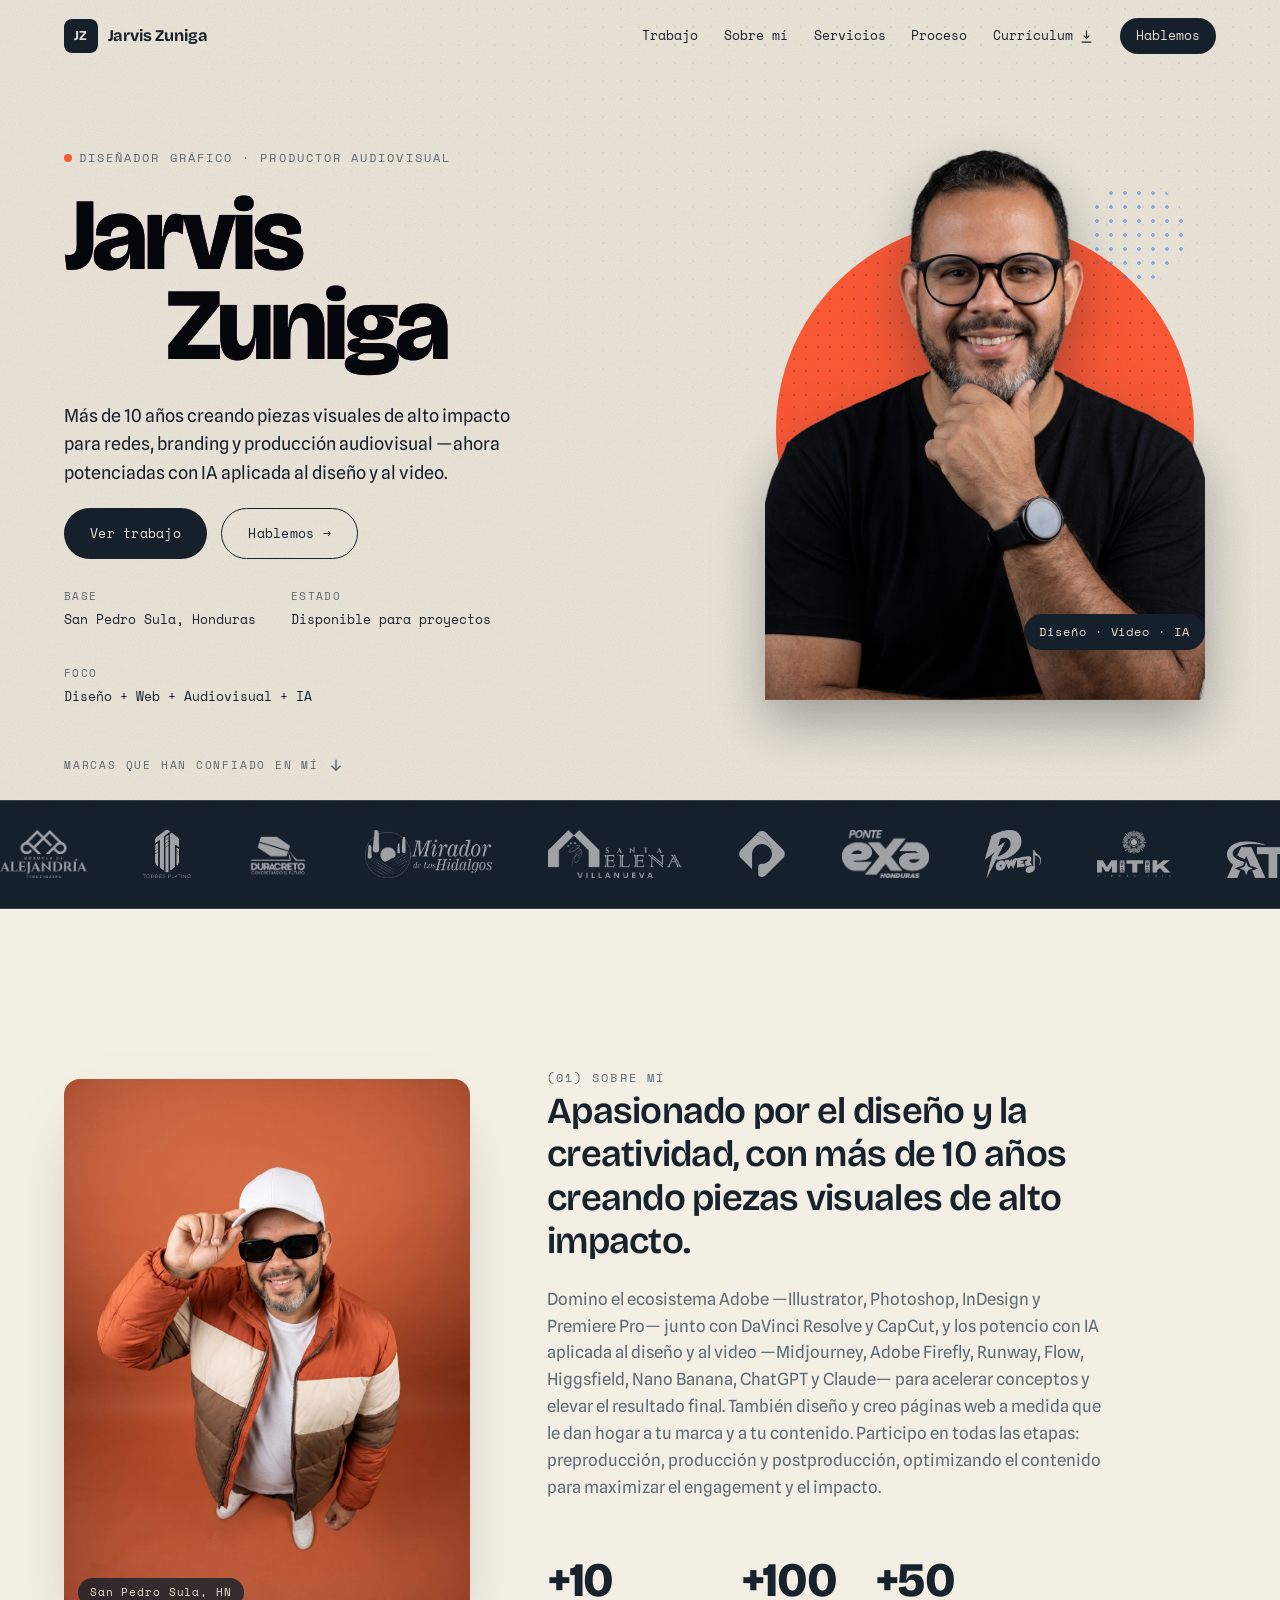
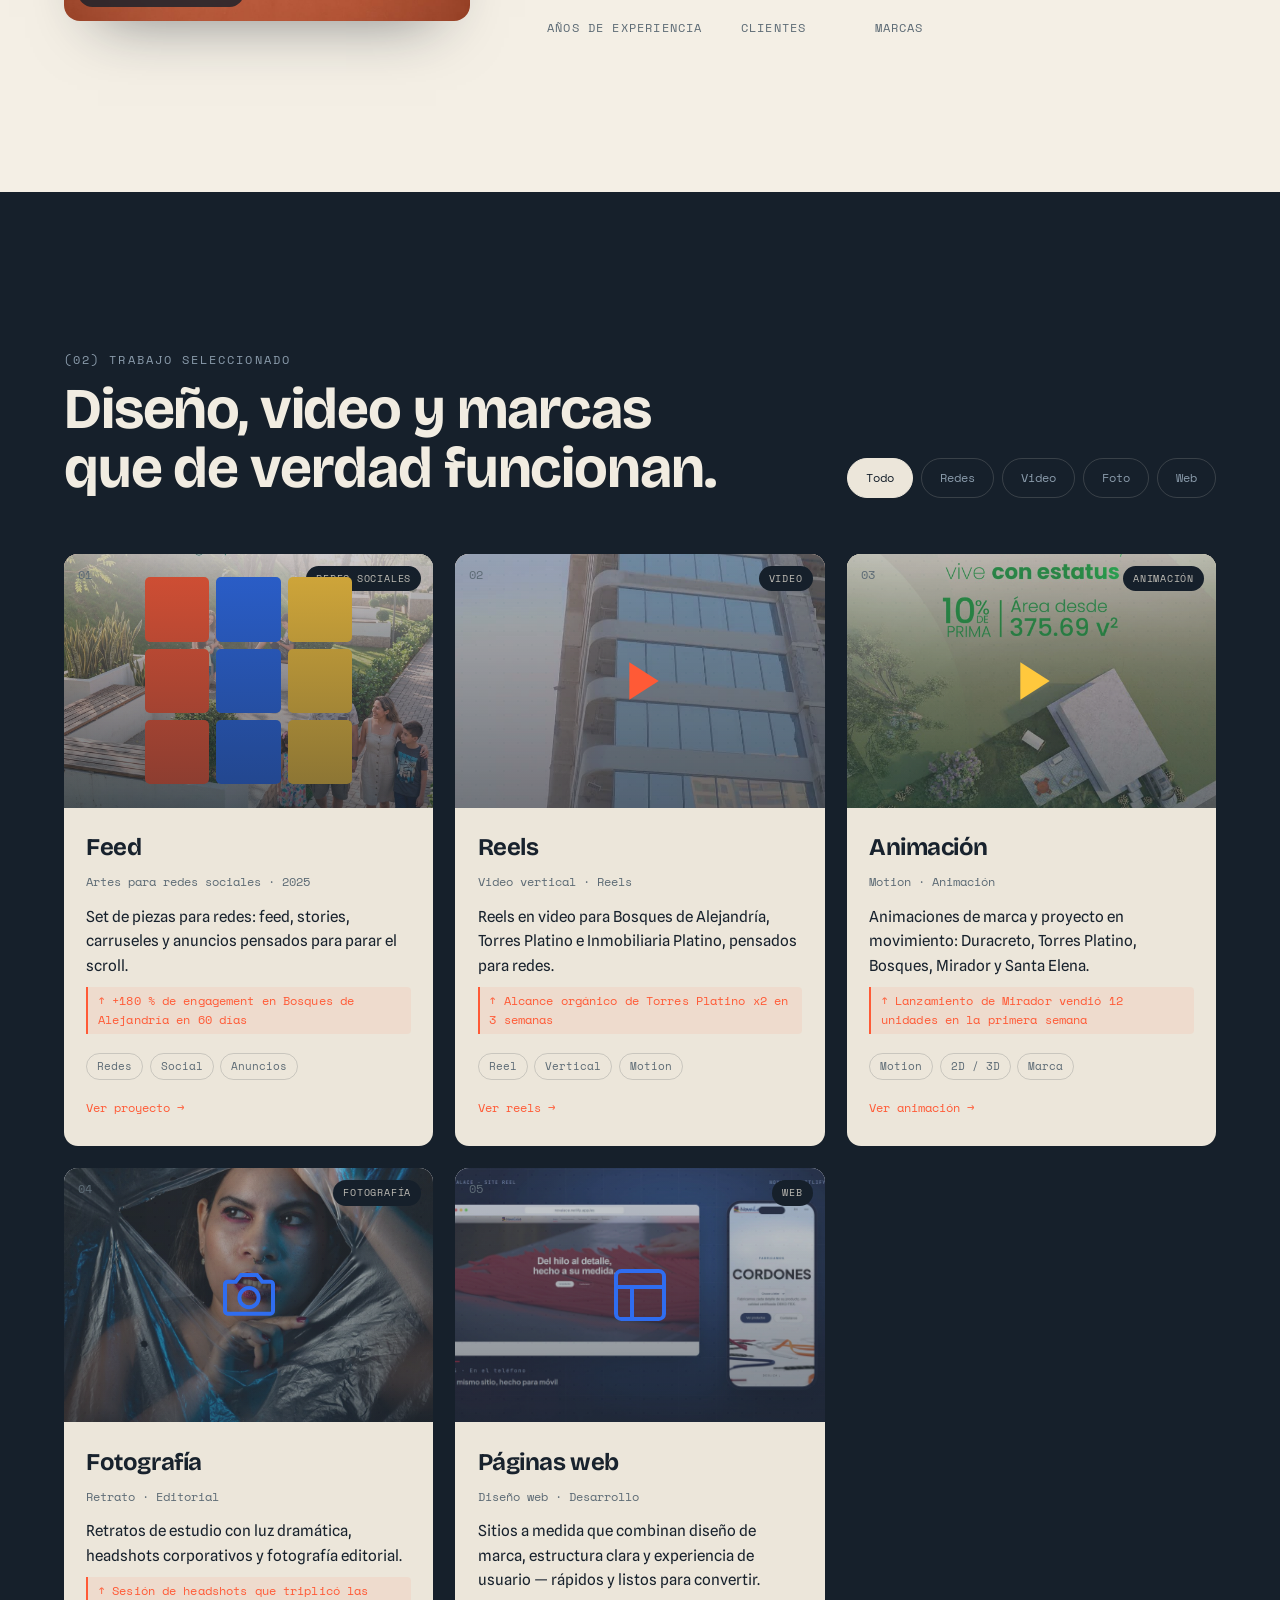
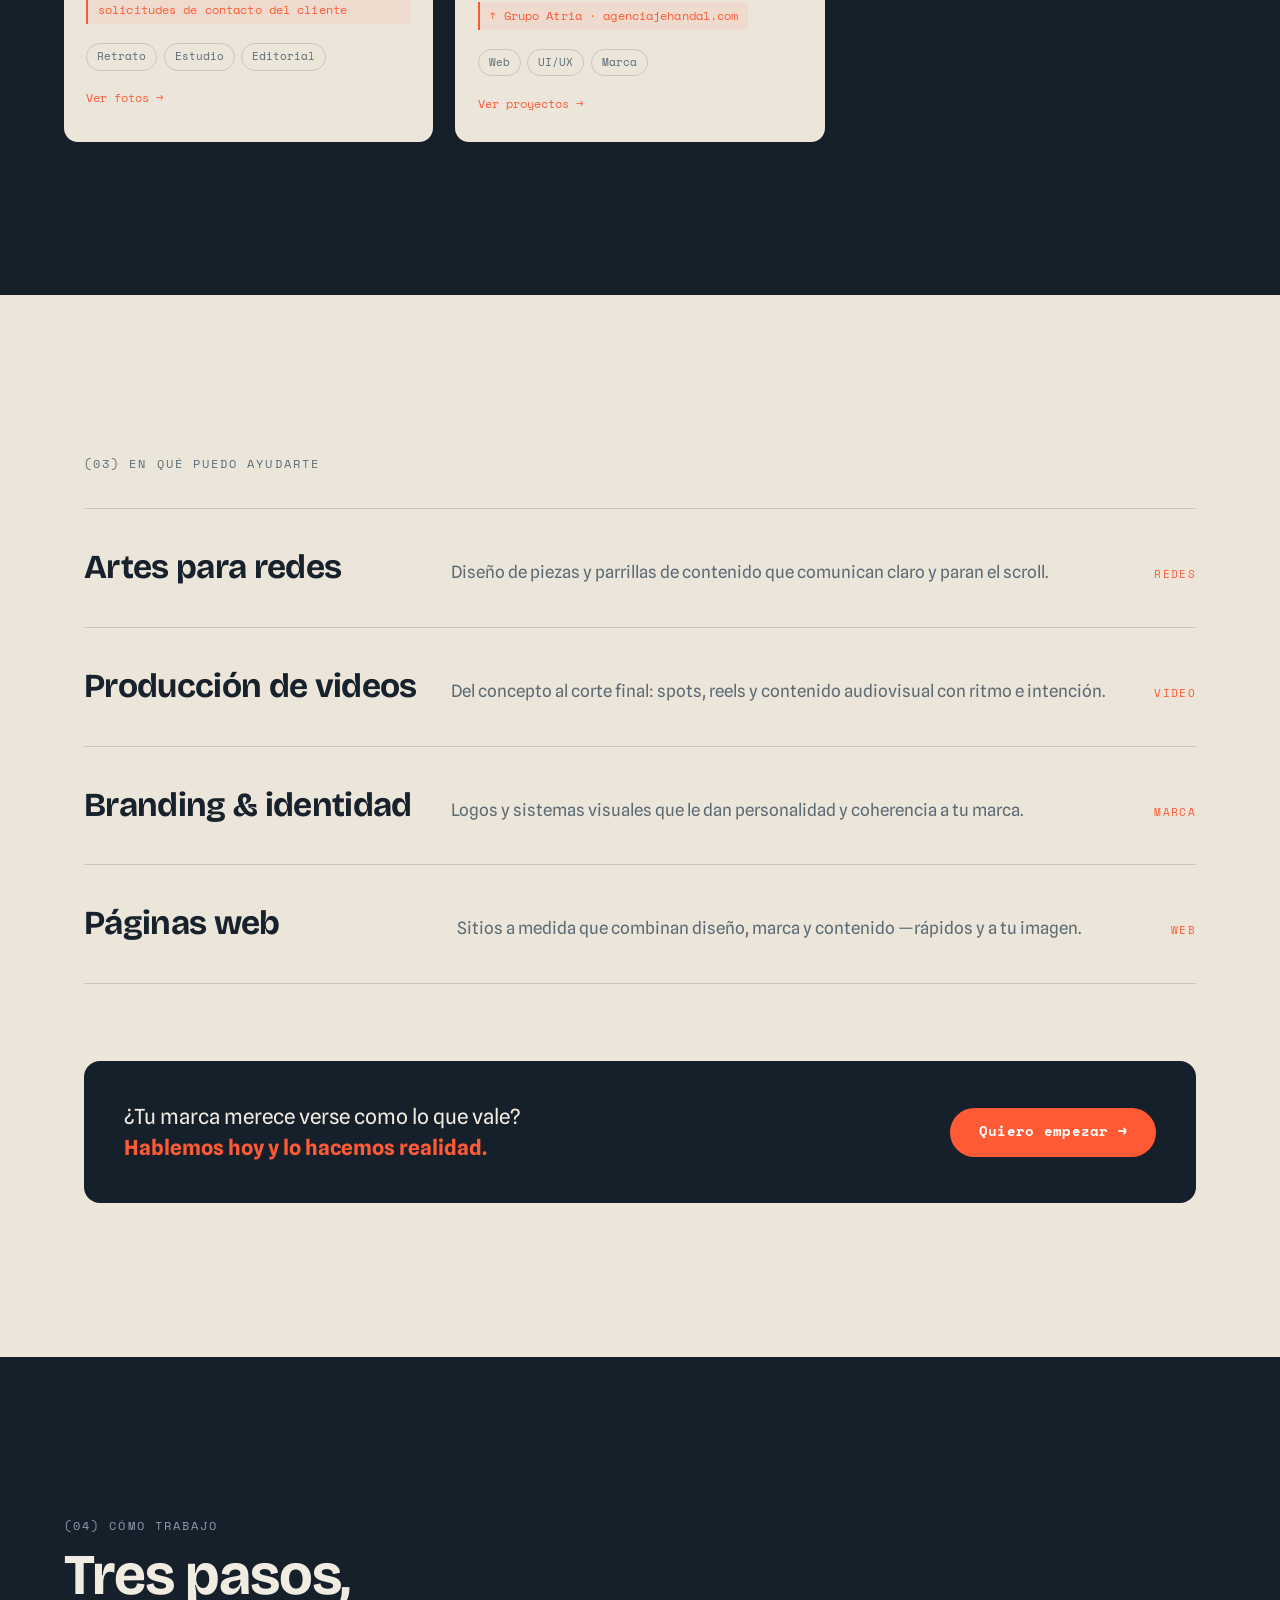
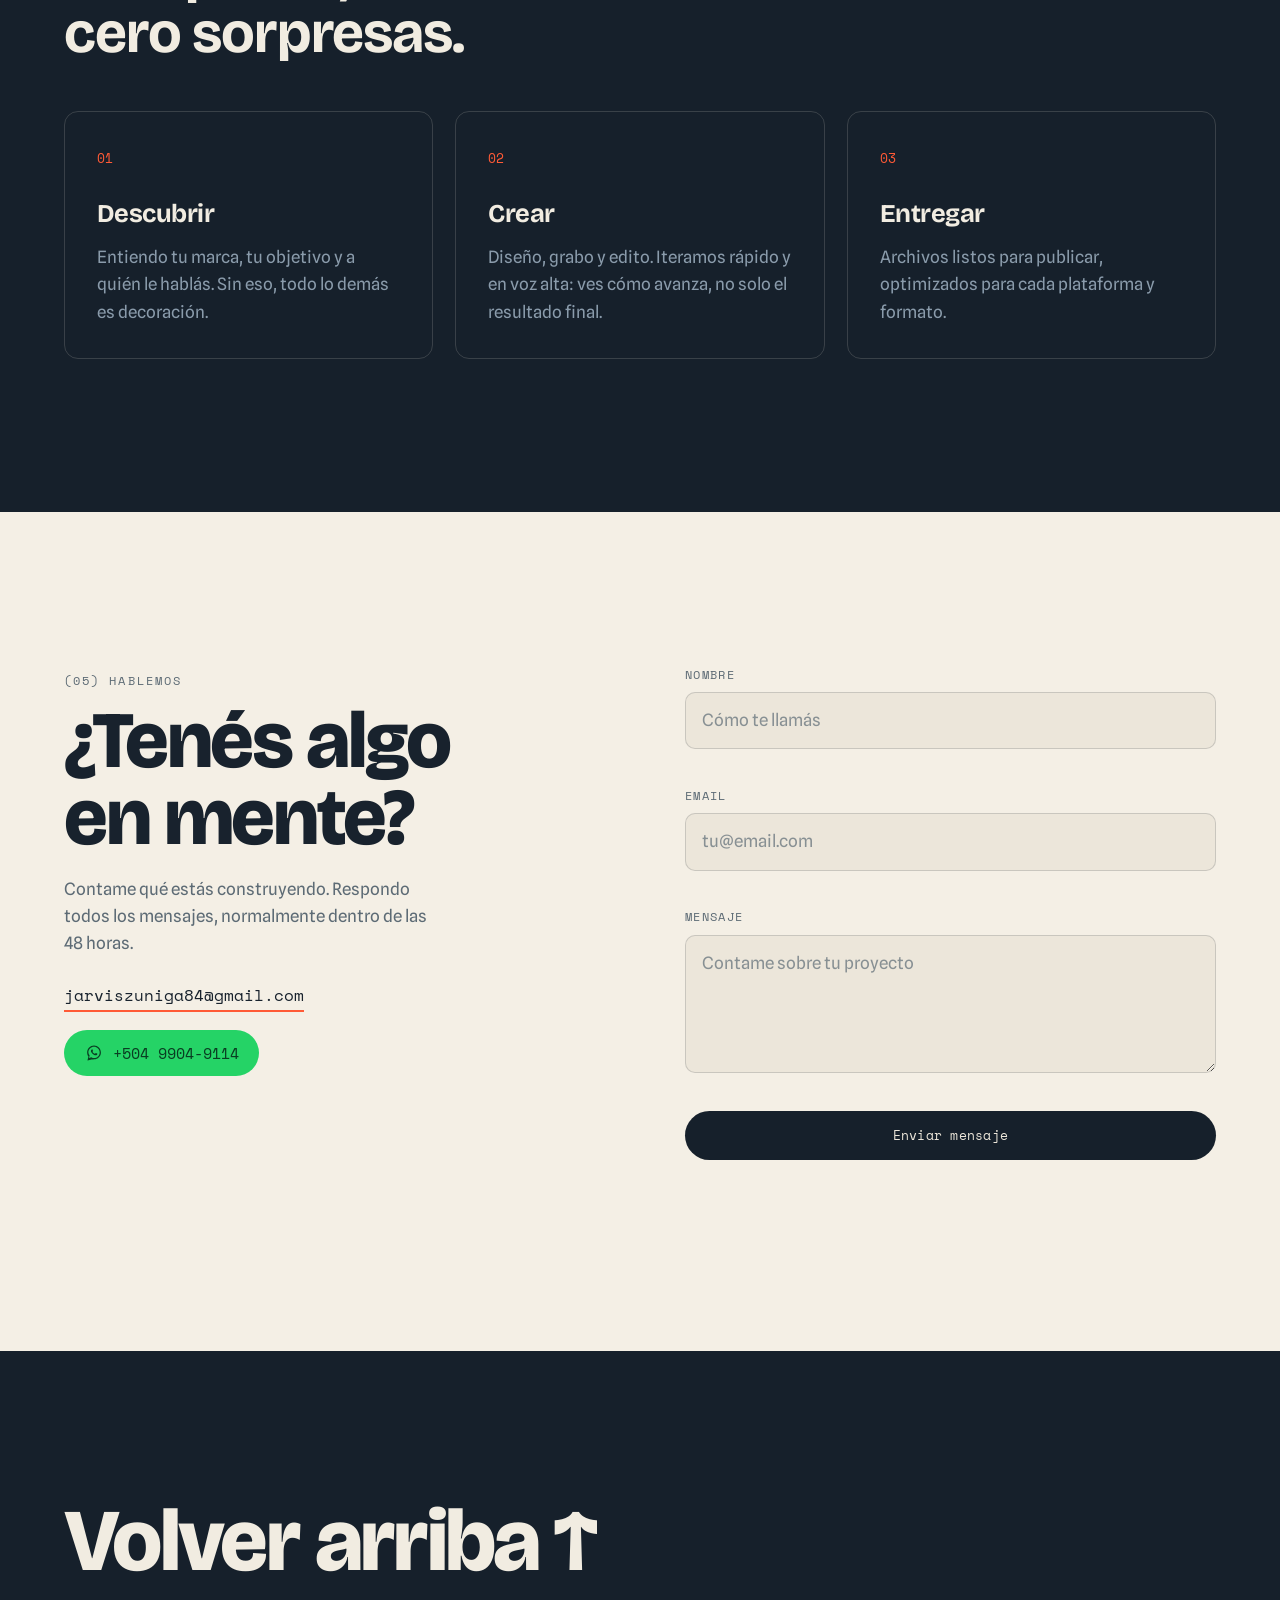
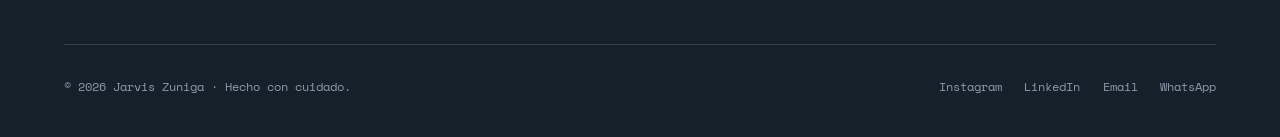
==== commit 4ae6caa2: "Agrega páginas web, logos cintillo, videos y thumbnail Novalace - Nuevas páginas: animacion.html, fo" ====
--- a/index.html
+++ b/index.html
@@ -126,33 +126,42 @@
     <div class="marquee-wrap">
     <div class="marquee" aria-hidden="true">
       <div class="marquee__track marquee__track--logos">
-        <img src="assets/logo-bosques.png"     alt="Bosques de Alejandría" />
-        <img src="assets/logo-torres.png"      alt="Torres Platino" />
-        <img src="assets/logo-duracreto.png"   alt="Duracreto" />
-        <img src="assets/logo-mirador.png"     alt="Mirador de los Hidalgos" />
-        <img src="assets/logo-santa-elena.png" alt="Santa Elena" />
-        <img src="assets/logo-platino.svg"     alt="Inmobiliaria Platino" />
-        <img src="assets/logo-exa.png"         alt="Ponte EXA" />
-        <img src="assets/logo-power.png"       alt="Power" />
-        <img src="assets/logo-mtk.png"         alt="MTK Tierra Fría" />
-        <img src="assets/logo-bosques.png"     alt="" />
-        <img src="assets/logo-torres.png"      alt="" />
-        <img src="assets/logo-duracreto.png"   alt="" />
-        <img src="assets/logo-mirador.png"     alt="" />
-        <img src="assets/logo-santa-elena.png" alt="" />
-        <img src="assets/logo-platino.svg"     alt="" />
-        <img src="assets/logo-exa.png"         alt="" />
-        <img src="assets/logo-power.png"       alt="" />
-        <img src="assets/logo-mtk.png"         alt="" />
-        <img src="assets/logo-bosques.png"     alt="" />
-        <img src="assets/logo-torres.png"      alt="" />
-        <img src="assets/logo-duracreto.png"   alt="" />
-        <img src="assets/logo-mirador.png"     alt="" />
-        <img src="assets/logo-santa-elena.png" alt="" />
-        <img src="assets/logo-platino.svg"     alt="" />
-        <img src="assets/logo-exa.png"         alt="" />
-        <img src="assets/logo-power.png"       alt="" />
-        <img src="assets/logo-mtk.png"         alt="" />
+        <img src="assets/logo-bosques.png"      alt="Bosques de Alejandría" />
+        <img src="assets/logo-torres.png"       alt="Torres Platino" />
+        <img src="assets/logo-duracreto.png"    alt="Duracreto" class="logo--xl" />
+        <img src="assets/logo-mirador.png"      alt="Mirador de los Hidalgos" />
+        <img src="assets/logo-santa-elena.png"  alt="Santa Elena" />
+        <img src="assets/logo-platino.svg"      alt="Inmobiliaria Platino" />
+        <img src="assets/logo-exa.png"          alt="Ponte EXA" />
+        <img src="assets/logo-power.png"        alt="Power" />
+        <img src="assets/logo-mtk.png"          alt="MTK Tierra Fría" />
+        <img src="assets/logo-grupo-atria.png"  alt="Grupo Atria" />
+        <img src="assets/logo-novalace.png"     alt="Novalace" />
+        <img src="assets/logo-handal.png"       alt="Agencia J.E. Handal" />
+        <img src="assets/logo-bosques.png"      alt="" />
+        <img src="assets/logo-torres.png"       alt="" />
+        <img src="assets/logo-duracreto.png"    alt="" class="logo--xl" />
+        <img src="assets/logo-mirador.png"      alt="" />
+        <img src="assets/logo-santa-elena.png"  alt="" />
+        <img src="assets/logo-platino.svg"      alt="" />
+        <img src="assets/logo-exa.png"          alt="" />
+        <img src="assets/logo-power.png"        alt="" />
+        <img src="assets/logo-mtk.png"          alt="" />
+        <img src="assets/logo-grupo-atria.png"  alt="" />
+        <img src="assets/logo-novalace.png"     alt="" />
+        <img src="assets/logo-handal.png"       alt="" />
+        <img src="assets/logo-bosques.png"      alt="" />
+        <img src="assets/logo-torres.png"       alt="" />
+        <img src="assets/logo-duracreto.png"    alt="" class="logo--xl" />
+        <img src="assets/logo-mirador.png"      alt="" />
+        <img src="assets/logo-santa-elena.png"  alt="" />
+        <img src="assets/logo-platino.svg"      alt="" />
+        <img src="assets/logo-exa.png"          alt="" />
+        <img src="assets/logo-power.png"        alt="" />
+        <img src="assets/logo-mtk.png"          alt="" />
+        <img src="assets/logo-grupo-atria.png"  alt="" />
+        <img src="assets/logo-novalace.png"     alt="" />
+        <img src="assets/logo-handal.png"       alt="" />
       </div>
     </div>
     </div><!-- /.marquee-wrap -->
@@ -204,6 +213,7 @@
           <button class="filter" data-filter="redes" role="tab" aria-selected="false">Redes</button>
           <button class="filter" data-filter="video" role="tab" aria-selected="false">Video</button>
           <button class="filter" data-filter="foto" role="tab" aria-selected="false">Foto</button>
+          <button class="filter" data-filter="web" role="tab" aria-selected="false">Web</button>
         </div>
       </div>
 
@@ -249,8 +259,8 @@
           </div>
         </article>
 
-        <article class="card card--link reveal" data-cat="video" style="--c:var(--yellow)" data-album='[{"src":"assets/anim-1.mp4","type":"video","cap":"Animación — Duracreto"},{"src":"assets/anim-2.mp4","type":"video","cap":"Animación — Torres Platino"},{"src":"assets/anim-3.mp4","type":"video","cap":"Animación — Bosques de Alejandría"},{"src":"assets/anim-4.mp4","type":"video","cap":"Animación — Mirador de los Hidalgos"},{"src":"assets/anim-5.mp4","type":"video","cap":"Animación — Santa Elena"}]'>
-          <button class="card__cover-link" type="button" aria-label="Ver animaciones"></button>
+        <article class="card card--link reveal" data-cat="video" style="--c:var(--yellow)">
+          <a class="card__cover-link" href="animacion.html" aria-label="Ver animaciones"></a>
           <div class="card__media">
             <img class="card__thumb" src="assets/mirador-1.jpg" alt="" aria-hidden="true" />
             <span class="card__index">03</span>
@@ -267,8 +277,8 @@
           </div>
         </article>
 
-        <article class="card card--link reveal" data-cat="foto" style="--c:var(--blue)" data-album='[{"src":"assets/foto-1.jpg","cap":"Retrato — luz y sombra"},{"src":"assets/foto-2.jpg","cap":"Retrato editorial"},{"src":"assets/foto-3.jpg","cap":"Retrato en movimiento"},{"src":"assets/foto-4.jpg","cap":"Retrato low-key"},{"src":"assets/foto-5.jpg","cap":"Headshot corporativo"},{"src":"assets/foto-6.jpg","cap":"Baloncesto — Huskies UNITEC"},{"src":"assets/foto-7.jpg","cap":"Baloncesto — humo y luz"},{"src":"assets/foto-8.jpg","cap":"Baloncesto — estudio"},{"src":"assets/foto-9.jpg","cap":"Retrato — rojo y azul"},{"src":"assets/foto-10.jpg","cap":"Retrato — luz dramática"}]'>
-          <button class="card__cover-link" type="button" aria-label="Ver fotografía"></button>
+        <article class="card card--link reveal" data-cat="foto" style="--c:var(--blue)">
+          <a class="card__cover-link" href="fotografia.html" aria-label="Ver fotografía"></a>
           <div class="card__media">
             <img class="card__thumb" src="assets/foto-2.jpg" alt="" aria-hidden="true" />
             <span class="card__index">04</span>
@@ -282,6 +292,24 @@
             <p class="card__result">↑ Sesión de headshots que triplicó las solicitudes de contacto del cliente</p>
             <ul class="tags"><li>Retrato</li><li>Estudio</li><li>Editorial</li></ul>
             <span class="card__cta">Ver fotos →</span>
+          </div>
+        </article>
+
+        <article class="card card--link reveal" data-cat="web" style="--c:var(--blue)">
+          <a class="card__cover-link" href="paginas-web.html" aria-label="Ver proyectos web"></a>
+          <div class="card__media">
+            <img class="card__thumb" src="assets/web-novalace-thumb.jpg" alt="" aria-hidden="true" />
+            <span class="card__index">05</span>
+            <span class="card__pill">Web</span>
+            <span class="card__glyph"><svg viewBox="0 0 24 24" fill="none" stroke="currentColor" stroke-width="1.5" aria-hidden="true"><rect x="3" y="3" width="18" height="18" rx="2"/><path d="M3 9h18M9 21V9"/></svg></span>
+          </div>
+          <div class="card__body">
+            <h3 class="card__title" data-text="Páginas web">Páginas web</h3>
+            <p class="card__meta">Diseño web · Desarrollo</p>
+            <p class="card__desc">Sitios a medida que combinan diseño de marca, estructura clara y experiencia de usuario — rápidos y listos para convertir.</p>
+            <p class="card__result">↑ Grupo Atria · agenciajehandal.com</p>
+            <ul class="tags"><li>Web</li><li>UI/UX</li><li>Marca</li></ul>
+            <span class="card__cta">Ver proyectos →</span>
           </div>
         </article>
       </div>
--- a/styles.css
+++ b/styles.css
@@ -167,9 +167,9 @@
    HERO
    ============================================================ */
 .hero {
-  position: relative; min-height: 100svh;
+  position: relative; min-height: calc(100svh - 100px);
   display: flex; flex-direction: column; justify-content: center;
-  padding: 140px var(--gutter) 80px;
+  padding: 100px var(--gutter) 50px;
   overflow: hidden;
 }
 .hero__halftone {
@@ -231,8 +231,8 @@
 
 .hero__title {
   font-family: var(--font-display); font-weight: 800;
-  font-size: clamp(3rem, 9vw, 7.5rem); line-height: 0.88;
-  letter-spacing: -0.04em; margin: 0.35em 0 0.45em; color: var(--ink);
+  font-size: clamp(2.8rem, 8vw, 6.8rem); line-height: 0.88;
+  letter-spacing: -0.04em; margin: 0.2em 0 0.3em; color: var(--ink);
 }
 .hero__title .line { position: relative; display: block; }
 .hero__title .line--indent { margin-left: clamp(0px, 8vw, 1.6em); }
@@ -266,11 +266,11 @@
   opacity: 0; transform: translateY(14px); animation: rise .7s var(--ease) .5s forwards;
 }
 .hero__actions {
-  display: flex; flex-wrap: wrap; gap: 0.9rem; margin-top: 2rem;
+  display: flex; flex-wrap: wrap; gap: 0.9rem; margin-top: 1.3rem;
   opacity: 0; transform: translateY(14px); animation: rise .7s var(--ease) .62s forwards;
 }
 .hero__meta {
-  display: flex; flex-wrap: wrap; gap: 2.2rem; margin-top: 3rem;
+  display: flex; flex-wrap: wrap; gap: 2.2rem; margin-top: 1.8rem;
   font-family: var(--font-mono); font-size: 0.82rem;
   opacity: 0; transform: translateY(14px); animation: rise .7s var(--ease) .74s forwards;
 }
@@ -280,8 +280,8 @@
 /* Franja de marcas al pie del hero */
 .hero__brands {
   position: relative; z-index: 1;
-  width: 100%; max-width: var(--maxw); margin: 3rem auto 0;
-  padding-top: 2rem;
+  width: 100%; max-width: var(--maxw); margin: 1.8rem auto 0;
+  padding-top: 1.2rem;
   border-top: 1px solid var(--line-paper);
 }
 .hero__brands-label {
@@ -337,6 +337,14 @@
   object-fit: contain;
   filter: brightness(0) invert(1) opacity(0.6);
   transition: filter .3s var(--ease);
+}
+.marquee__track--logos img.logo--bg {
+  filter: invert(1) contrast(100) grayscale(1);
+  mix-blend-mode: lighten;
+  opacity: 0.65;
+}
+.marquee__track--logos img.logo--xl {
+  height: clamp(38px, 4.8vw, 62px);
 }
 @keyframes scroll-x { from { transform: translateX(0); } to { transform: translateX(-25%); } }
 
@@ -792,7 +800,7 @@
 .lightbox[hidden] { display: none; }
 .lightbox__stage { margin: 0; display: flex; flex-direction: column; gap: 0.9rem; align-items: center; }
 .lightbox__img {
-  max-width: min(92vw, 540px); max-height: 78vh; object-fit: contain;
+  max-width: min(96vw, 1100px); max-height: 88vh; object-fit: contain;
   border-radius: 12px; box-shadow: 0 30px 70px -28px #000;
 }
 .lightbox__cap { font-family: var(--font-mono); font-size: 0.82rem; color: var(--paper); text-align: center; max-width: 40ch; }
@@ -811,7 +819,7 @@
   font-family: var(--font-mono); font-size: 0.78rem; color: var(--paper);
 }
 .lightbox__video {
-  max-width: min(92vw, 440px); max-height: 78vh;
+  max-width: min(96vw, 1100px); max-height: 88vh; width: 100%;
   border-radius: 12px; box-shadow: 0 30px 70px -28px #000; background: #000;
 }
 
@@ -825,6 +833,14 @@
 }
 .gallery__item--video:hover .gallery__play { transform: translate(-50%, -50%) scale(1.12); background: var(--coral); color: #fff; }
 
+/* Galería grande — items más altos */
+.gallery--large .gallery__item { aspect-ratio: 4 / 5; }
+/* Galería wide — 2 columnas para pocos items */
+.gallery--wide { grid-template-columns: repeat(2, 1fr); }
+.gallery--wide .gallery__item { aspect-ratio: 16 / 9; }
+/* Video como thumbnail */
+.gallery__video-thumb { position: absolute; inset: 0; width: 100%; height: 100%; object-fit: cover; pointer-events: none; }
+
 @media (max-width: 920px) { .gallery { grid-template-columns: repeat(2, 1fr); } }
 @media (max-width: 600px) {
   .gallery { grid-template-columns: 1fr; }
